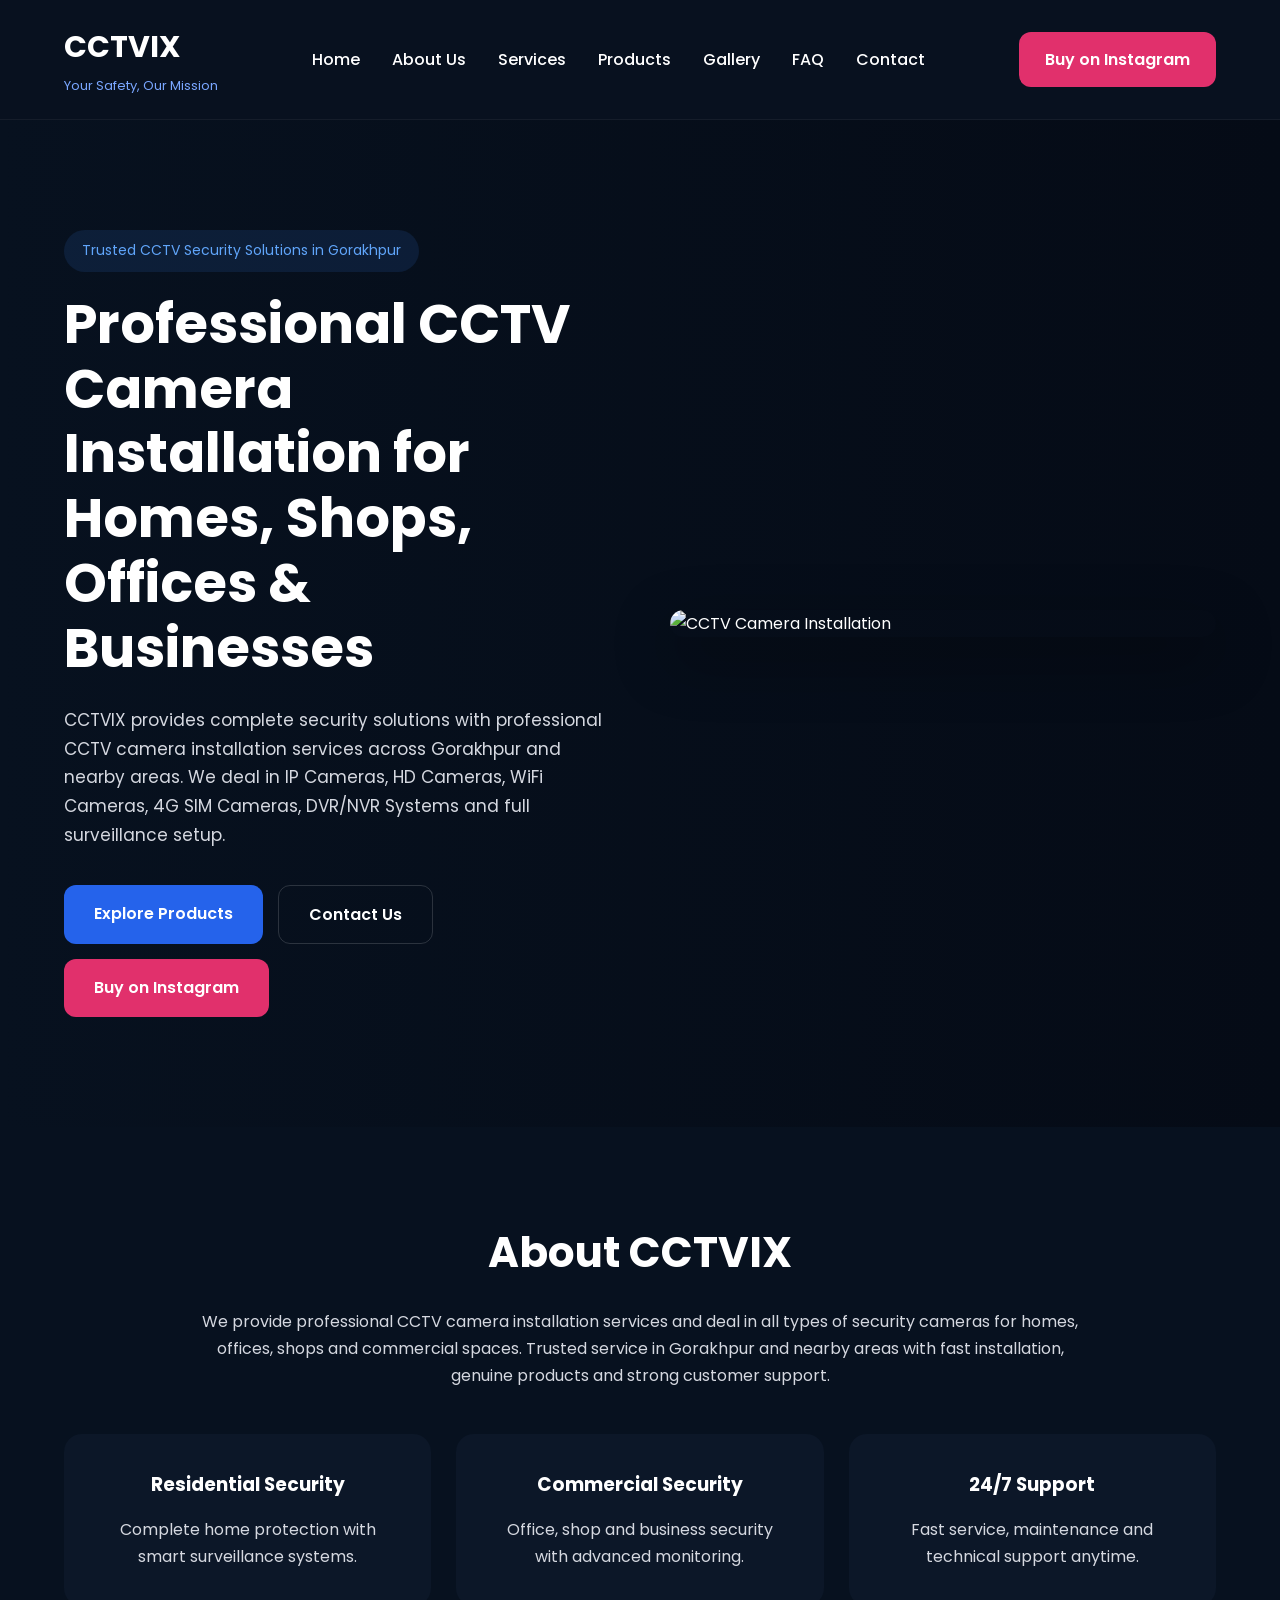
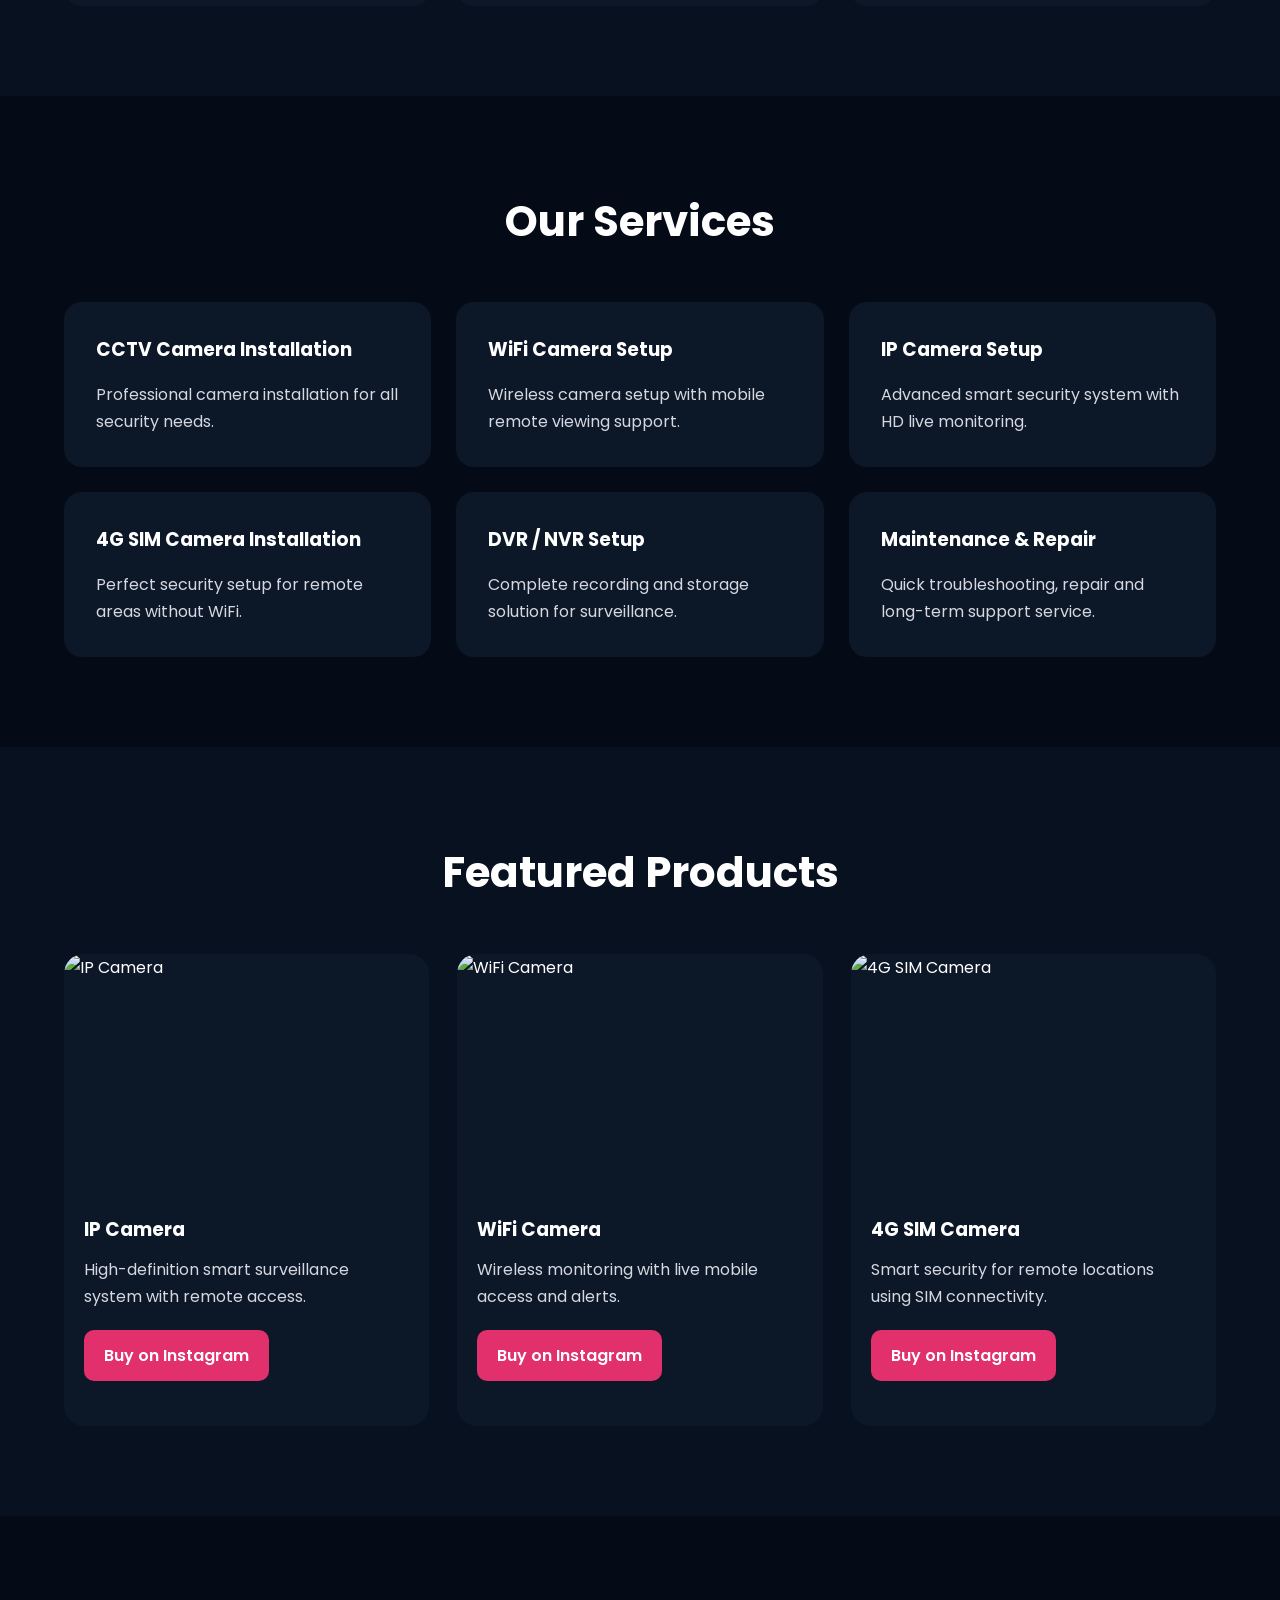
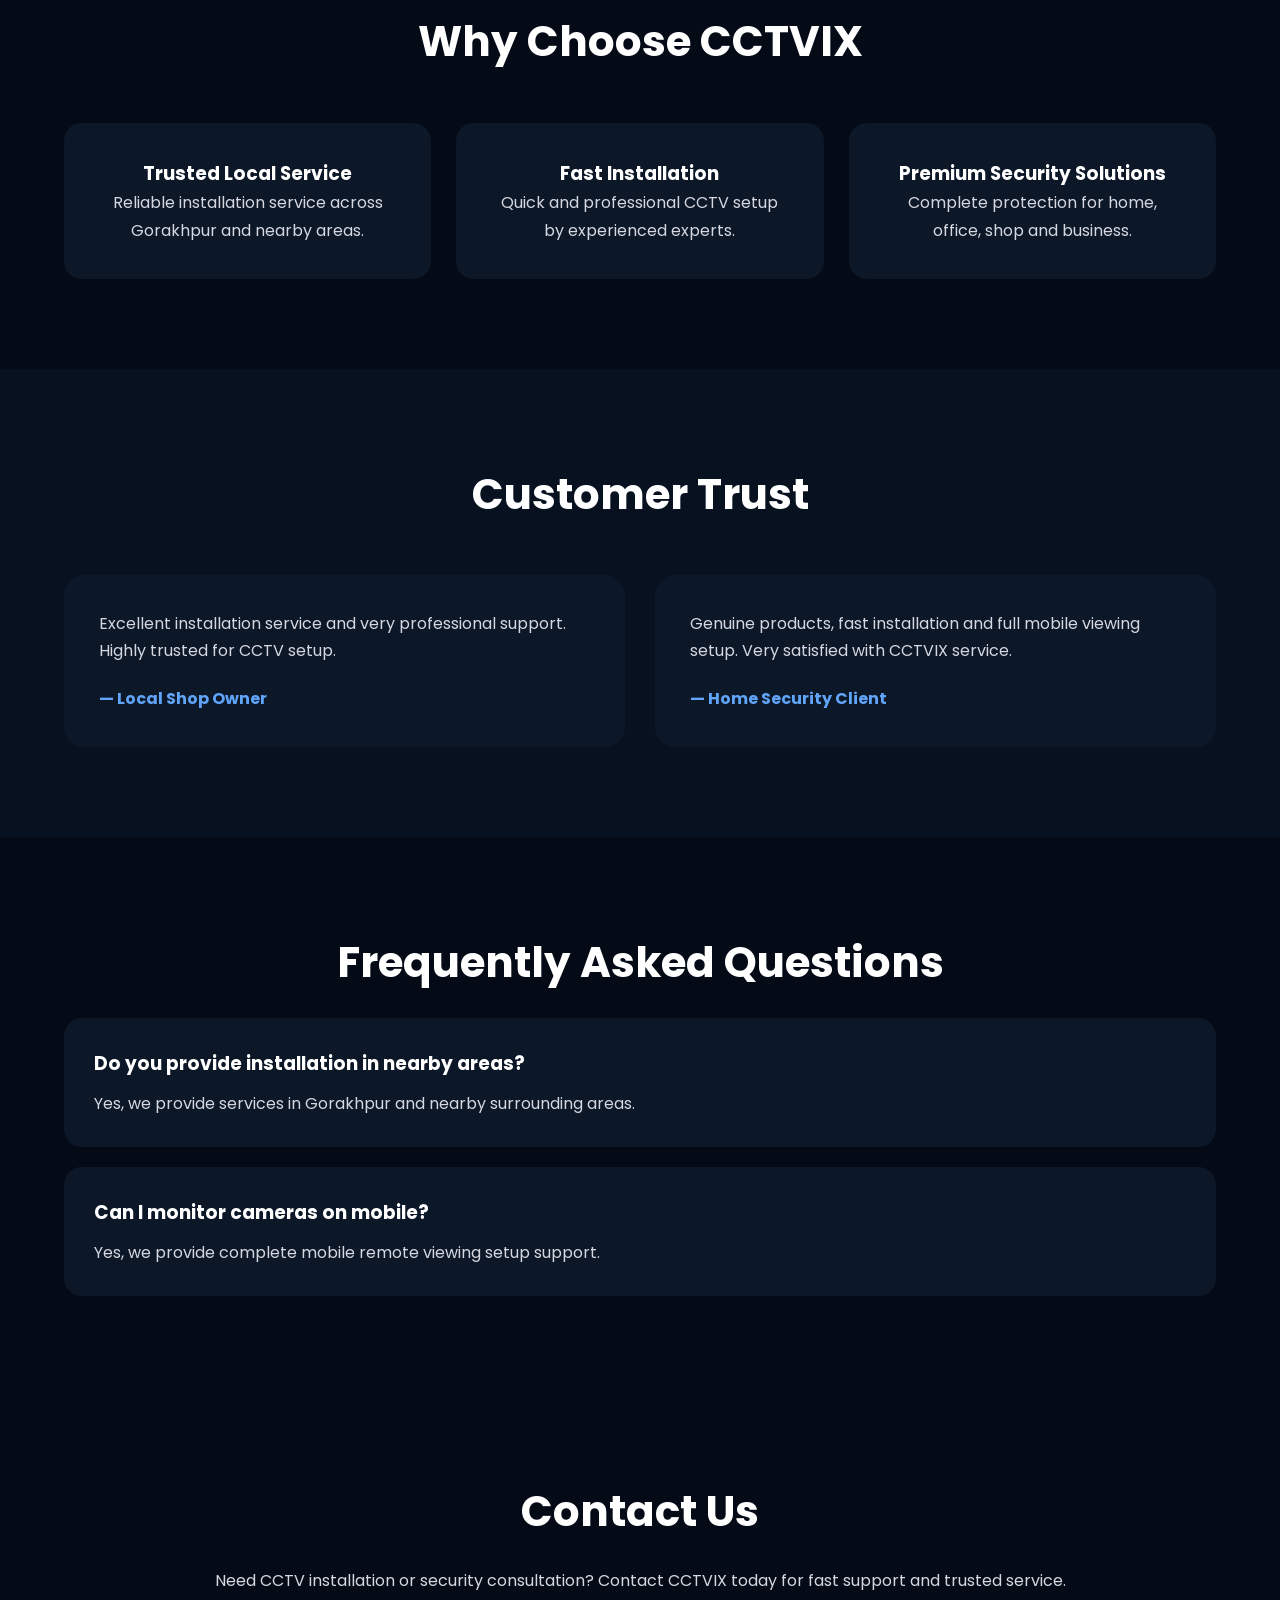
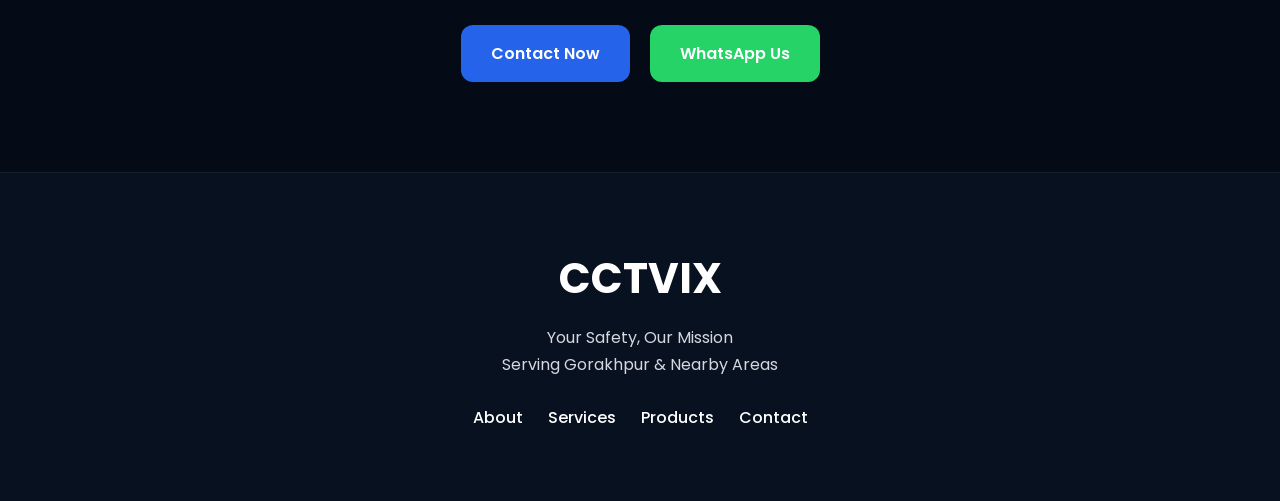
==== index.html @ 98c5aa75 "Update index.html" ====
<!DOCTYPE html>
<html lang="en">
<head>
    <!-- SEO Meta Tags -->
    <meta charset="UTF-8">
    <meta name="viewport" content="width=device-width, initial-scale=1.0">
    <title>CCTVIX | Your Safety, Our Mission</title>
    <meta name="description" content="Professional CCTV Camera Installation Services in Gorakhpur and Nearby Areas. CCTVIX provides WiFi Camera, IP Camera, HD Camera, 4G SIM Camera, DVR/NVR Setup, Security Consultation and Maintenance Services.">
    <meta name="keywords" content="CCTV Camera Gorakhpur, CCTV Installation GKP, WiFi Camera Setup, IP Camera Installation, HD Camera Setup, 4G SIM Camera, DVR Setup, CCTVIX">
    <meta name="author" content="CCTVIX">
    <meta name="robots" content="index, follow">

    <!-- Open Graph -->
    <meta property="og:title" content="CCTVIX | Your Safety, Our Mission">
    <meta property="og:description" content="Trusted CCTV Camera Installation and Security Solutions in Gorakhpur">
    <meta property="og:type" content="website">
    <meta property="og:image" content="images/hero-banner.jpg">

    <!-- CSS -->
    <link rel="stylesheet" href="style.css">

    <!-- Google Fonts -->
    <link href="https://fonts.googleapis.com/css2?family=Poppins:wght@300;400;500;600;700;800&display=swap" rel="stylesheet">
</head>

<body>

<!-- ================= HEADER ================= -->

<header class="header">
    <div class="container nav-container">

        <div class="logo">
            <h1>CCTVIX</h1>
            <p>Your Safety, Our Mission</p>
        </div>

        <nav class="navbar">
            <ul>
                <li><a href="index.html">Home</a></li>
                <li><a href="about.html">About Us</a></li>
                <li><a href="services.html">Services</a></li>
                <li><a href="products.html">Products</a></li>
                <li><a href="gallery.html">Gallery</a></li>
                <li><a href="faq.html">FAQ</a></li>
                <li><a href="contact.html">Contact</a></li>
            </ul>
        </nav>

        <a href="https://instagram.com/cctvix.solutions" target="_blank" class="nav-btn">
            Buy on Instagram
        </a>

    </div>
</header>

<!-- ================= HERO SECTION ================= -->

<section class="hero">
    <div class="container hero-content">

        <div class="hero-text">

            <span class="hero-tag">
                Trusted CCTV Security Solutions in Gorakhpur
            </span>

            <h2>
                Professional CCTV Camera Installation for Homes,
                Shops, Offices & Businesses
            </h2>

            <p>
                CCTVIX provides complete security solutions with professional
                CCTV camera installation services across Gorakhpur and nearby areas.
                We deal in IP Cameras, HD Cameras, WiFi Cameras, 4G SIM Cameras,
                DVR/NVR Systems and full surveillance setup.
            </p>

            <div class="hero-buttons">

                <a href="products.html" class="btn-primary">
                    Explore Products
                </a>

                <a href="contact.html" class="btn-secondary">
                    Contact Us
                </a>

                <a href="https://instagram.com/yourpage" target="_blank" class="btn-instagram">
                    Buy on Instagram
                </a>

            </div>

        </div>

        <div class="hero-image">
            <img src="images/hero-banner.jpg" alt="CCTV Camera Installation">
        </div>

    </div>
</section>

<!-- ================= ABOUT SECTION ================= -->

<section class="about-section">
    <div class="container">

        <h2>About CCTVIX</h2>

        <p>
            We provide professional CCTV camera installation services and deal in
            all types of security cameras for homes, offices, shops and commercial spaces.
            Trusted service in Gorakhpur and nearby areas with fast installation,
            genuine products and strong customer support.
        </p>

        <div class="about-grid">

            <div class="about-card">
                <h3>Residential Security</h3>
                <p>Complete home protection with smart surveillance systems.</p>
            </div>

            <div class="about-card">
                <h3>Commercial Security</h3>
                <p>Office, shop and business security with advanced monitoring.</p>
            </div>

            <div class="about-card">
                <h3>24/7 Support</h3>
                <p>Fast service, maintenance and technical support anytime.</p>
            </div>

        </div>

    </div>
</section>

<!-- ================= SERVICES SECTION ================= -->

<section class="services-section">
    <div class="container">

        <h2>Our Services</h2>

        <div class="service-grid">

            <div class="service-card">
                <h3>CCTV Camera Installation</h3>
                <p>Professional camera installation for all security needs.</p>
            </div>

            <div class="service-card">
                <h3>WiFi Camera Setup</h3>
                <p>Wireless camera setup with mobile remote viewing support.</p>
            </div>

            <div class="service-card">
                <h3>IP Camera Setup</h3>
                <p>Advanced smart security system with HD live monitoring.</p>
            </div>

            <div class="service-card">
                <h3>4G SIM Camera Installation</h3>
                <p>Perfect security setup for remote areas without WiFi.</p>
            </div>

            <div class="service-card">
                <h3>DVR / NVR Setup</h3>
                <p>Complete recording and storage solution for surveillance.</p>
            </div>

            <div class="service-card">
                <h3>Maintenance & Repair</h3>
                <p>Quick troubleshooting, repair and long-term support service.</p>
            </div>

        </div>

    </div>
</section>

<!-- ================= PRODUCTS SECTION ================= -->

<section class="products-section">
    <div class="container">

        <h2>Featured Products</h2>

        <div class="product-grid">

            <div class="product-card">
                <img src="images/ip-camera.jpg" alt="IP Camera">
                <h3>IP Camera</h3>
                <p>High-definition smart surveillance system with remote access.</p>
                <a href="https://instagram.com/yourpage" target="_blank">
                    Buy on Instagram
                </a>
            </div>

            <div class="product-card">
                <img src="images/wifi-camera.jpg" alt="WiFi Camera">
                <h3>WiFi Camera</h3>
                <p>Wireless monitoring with live mobile access and alerts.</p>
                <a href="https://instagram.com/yourpage" target="_blank">
                    Buy on Instagram
                </a>
            </div>

            <div class="product-card">
                <img src="images/4g-camera.jpg" alt="4G SIM Camera">
                <h3>4G SIM Camera</h3>
                <p>Smart security for remote locations using SIM connectivity.</p>
                <a href="https://instagram.com/yourpage" target="_blank">
                    Buy on Instagram
                </a>
            </div>

        </div>

    </div>
</section>

<!-- ================= WHY CHOOSE US ================= -->

<section class="why-section">
    <div class="container">

        <h2>Why Choose CCTVIX</h2>

        <div class="why-grid">

            <div class="why-card">
                <h3>Trusted Local Service</h3>
                <p>Reliable installation service across Gorakhpur and nearby areas.</p>
            </div>

            <div class="why-card">
                <h3>Fast Installation</h3>
                <p>Quick and professional CCTV setup by experienced experts.</p>
            </div>

            <div class="why-card">
                <h3>Premium Security Solutions</h3>
                <p>Complete protection for home, office, shop and business.</p>
            </div>

        </div>

    </div>
</section>

<!-- ================= TESTIMONIALS ================= -->

<section class="testimonial-section">
    <div class="container">

        <h2>Customer Trust</h2>

        <div class="testimonial-grid">

            <div class="testimonial-card">
                <p>
                    Excellent installation service and very professional support.
                    Highly trusted for CCTV setup.
                </p>
                <h4>— Local Shop Owner</h4>
            </div>

            <div class="testimonial-card">
                <p>
                    Genuine products, fast installation and full mobile viewing setup.
                    Very satisfied with CCTVIX service.
                </p>
                <h4>— Home Security Client</h4>
            </div>

        </div>

    </div>
</section>

<!-- ================= FAQ ================= -->

<section class="faq-section">
    <div class="container">

        <h2>Frequently Asked Questions</h2>

        <div class="faq-box">
            <h3>Do you provide installation in nearby areas?</h3>
            <p>Yes, we provide services in Gorakhpur and nearby surrounding areas.</p>
        </div>

        <div class="faq-box">
            <h3>Can I monitor cameras on mobile?</h3>
            <p>Yes, we provide complete mobile remote viewing setup support.</p>
        </div>

    </div>
</section>

<!-- ================= CONTACT SECTION ================= -->

<section class="contact-section">
    <div class="container">

        <h2>Contact Us</h2>

        <p>
            Need CCTV installation or security consultation?
            Contact CCTVIX today for fast support and trusted service.
        </p>

        <div class="contact-buttons">

            <a href="contact.html" class="btn-primary">
                Contact Now
            </a>

            <a href="https://wa.me/919999999999" target="_blank" class="btn-whatsapp">
                WhatsApp Us
            </a>

        </div>

    </div>
</section>

<!-- ================= FOOTER ================= -->

<footer class="footer">
    <div class="container">

        <h2>CCTVIX</h2>
        <p>Your Safety, Our Mission</p>
        <p>Serving Gorakhpur & Nearby Areas</p>

        <div class="footer-links">
            <a href="about.html">About</a>
            <a href="services.html">Services</a>
            <a href="products.html">Products</a>
            <a href="contact.html">Contact</a>
        </div>

    </div>
</footer>

<!-- JS -->
<script src="script.js"></script>

</body>
</html>
---- style.css ----
/* =======================================================
   CCTVIX PREMIUM PROFESSIONAL WEBSITE CSS
   Dark Blue + Black + White Theme
   Your Safety, Our Mission
======================================================= */

/* =========================
   RESET
========================= */

* {
    margin: 0;
    padding: 0;
    box-sizing: border-box;
}

html {
    scroll-behavior: smooth;
}

body {
    font-family: 'Poppins', sans-serif;
    background: #050b16;
    color: #ffffff;
    line-height: 1.7;
}

/* =========================
   GLOBAL
========================= */

.container {
    width: 90%;
    max-width: 1250px;
    margin: auto;
}

section {
    padding: 90px 0;
}

img {
    max-width: 100%;
    display: block;
}

a {
    text-decoration: none;
}

h1, h2, h3, h4 {
    font-weight: 700;
}

h2 {
    font-size: 42px;
    margin-bottom: 20px;
    text-align: center;
}

p {
    color: #d5d8e0;
    font-size: 16px;
}

/* =========================
   HEADER
========================= */

.header {
    background: #08111f;
    position: sticky;
    top: 0;
    z-index: 999;
    border-bottom: 1px solid rgba(255,255,255,0.05);
}

.nav-container {
    display: flex;
    align-items: center;
    justify-content: space-between;
    padding: 22px 0;
}

.logo h1 {
    font-size: 30px;
    color: #ffffff;
}

.logo p {
    font-size: 13px;
    color: #7aa7ff;
    margin-top: 2px;
}

.navbar ul {
    display: flex;
    list-style: none;
    gap: 32px;
}

.navbar ul li a {
    color: #ffffff;
    font-weight: 500;
    transition: 0.3s;
}

.navbar ul li a:hover {
    color: #3b82f6;
}

.nav-btn {
    background: #e1306c;
    color: #ffffff;
    padding: 14px 26px;
    border-radius: 12px;
    font-weight: 600;
    transition: 0.3s;
}

.nav-btn:hover {
    transform: translateY(-3px);
}

/* =========================
   HERO SECTION
========================= */

.hero {
    background: linear-gradient(to right, #07111f, #050b16);
    padding: 110px 0;
}

.hero-content {
    display: grid;
    grid-template-columns: 1fr 1fr;
    gap: 60px;
    align-items: center;
}

.hero-tag {
    display: inline-block;
    background: rgba(59,130,246,0.12);
    color: #60a5fa;
    padding: 9px 18px;
    border-radius: 50px;
    font-size: 14px;
    margin-bottom: 20px;
}

.hero-text h2 {
    font-size: 54px;
    line-height: 1.2;
    text-align: left;
    margin-bottom: 25px;
}

.hero-text p {
    margin-bottom: 35px;
    font-size: 17px;
}

.hero-buttons {
    display: flex;
    flex-wrap: wrap;
    gap: 15px;
}

.btn-primary,
.btn-secondary,
.btn-instagram,
.btn-whatsapp {
    display: inline-block;
    padding: 15px 30px;
    border-radius: 12px;
    font-weight: 600;
    transition: 0.3s;
}

.btn-primary {
    background: #2563eb;
    color: white;
}

.btn-primary:hover {
    background: #1d4ed8;
}

.btn-secondary {
    border: 1px solid rgba(255,255,255,0.15);
    color: white;
}

.btn-instagram {
    background: #e1306c;
    color: white;
}

.btn-whatsapp {
    background: #25d366;
    color: white;
}

.hero-image img {
    border-radius: 22px;
    box-shadow: 0 20px 60px rgba(0,0,0,0.4);
}

/* =========================
   ABOUT SECTION
========================= */

.about-section {
    background: #07111f;
    text-align: center;
}

.about-section p {
    max-width: 900px;
    margin: auto;
}

.about-grid {
    margin-top: 45px;
    display: grid;
    grid-template-columns: repeat(3, 1fr);
    gap: 25px;
}

.about-card {
    background: #0c1728;
    padding: 35px;
    border-radius: 18px;
}

.about-card h3 {
    margin-bottom: 15px;
}

/* =========================
   SERVICES SECTION
========================= */

.service-grid {
    margin-top: 45px;
    display: grid;
    grid-template-columns: repeat(3, 1fr);
    gap: 25px;
}

.service-card {
    background: #0c1728;
    padding: 32px;
    border-radius: 18px;
    transition: 0.3s;
}

.service-card:hover {
    transform: translateY(-6px);
}

.service-card h3 {
    margin-bottom: 15px;
}

/* =========================
   PRODUCTS SECTION
========================= */

.products-section {
    background: #07111f;
}

.product-grid {
    margin-top: 45px;
    display: grid;
    grid-template-columns: repeat(3, 1fr);
    gap: 28px;
}

.product-card {
    background: #0c1728;
    border-radius: 20px;
    overflow: hidden;
    transition: 0.3s;
    padding-bottom: 25px;
}

.product-card:hover {
    transform: translateY(-6px);
}

.product-card img {
    width: 100%;
    height: 240px;
    object-fit: cover;
}

.product-card h3 {
    padding: 20px 20px 10px;
}

.product-card p {
    padding: 0 20px;
}

.product-card a {
    display: inline-block;
    margin: 20px;
    background: #e1306c;
    color: white;
    padding: 12px 20px;
    border-radius: 10px;
    font-weight: 600;
}

/* =========================
   WHY SECTION
========================= */

.why-grid {
    margin-top: 45px;
    display: grid;
    grid-template-columns: repeat(3, 1fr);
    gap: 25px;
}

.why-card {
    background: #0c1728;
    padding: 35px;
    border-radius: 18px;
    text-align: center;
}

/* =========================
   TESTIMONIAL SECTION
========================= */

.testimonial-section {
    background: #07111f;
}

.testimonial-grid {
    margin-top: 45px;
    display: grid;
    grid-template-columns: repeat(2, 1fr);
    gap: 30px;
}

.testimonial-card {
    background: #0c1728;
    padding: 35px;
    border-radius: 20px;
}

.testimonial-card h4 {
    margin-top: 20px;
    color: #60a5fa;
}

/* =========================
   FAQ SECTION
========================= */

.faq-box {
    background: #0c1728;
    padding: 30px;
    border-radius: 18px;
    margin-top: 20px;
}

.faq-box h3 {
    margin-bottom: 10px;
}

/* =========================
   CONTACT SECTION
========================= */

.contact-section {
    text-align: center;
}

.contact-buttons {
    margin-top: 30px;
    display: flex;
    justify-content: center;
    gap: 20px;
    flex-wrap: wrap;
}

/* =========================
   FOOTER
========================= */

.footer {
    background: #08111f;
    text-align: center;
    padding: 70px 0;
    border-top: 1px solid rgba(255,255,255,0.05);
}

.footer h2 {
    margin-bottom: 10px;
}

.footer-links {
    margin-top: 25px;
    display: flex;
    justify-content: center;
    gap: 25px;
    flex-wrap: wrap;
}

.footer-links a {
    color: white;
    font-weight: 500;
}

/* =========================
   RESPONSIVE
========================= */

@media (max-width: 992px) {

    .hero-content,
    .about-grid,
    .service-grid,
    .product-grid,
    .why-grid {
        grid-template-columns: 1fr;
    }

    .testimonial-grid {
        grid-template-columns: 1fr;
    }

    .hero-text h2 {
        font-size: 38px;
    }

    .navbar {
        display: none;
    }

    .nav-btn {
        display: none;
    }

    h2 {
        font-size: 32px;
    }
}

@media (max-width: 576px) {

    .hero {
        padding: 70px 0;
    }

    .hero-text h2 {
        font-size: 30px;
    }

    .btn-primary,
    .btn-secondary,
    .btn-instagram,
    .btn-whatsapp {
        width: 100%;
        text-align: center;
    }
}
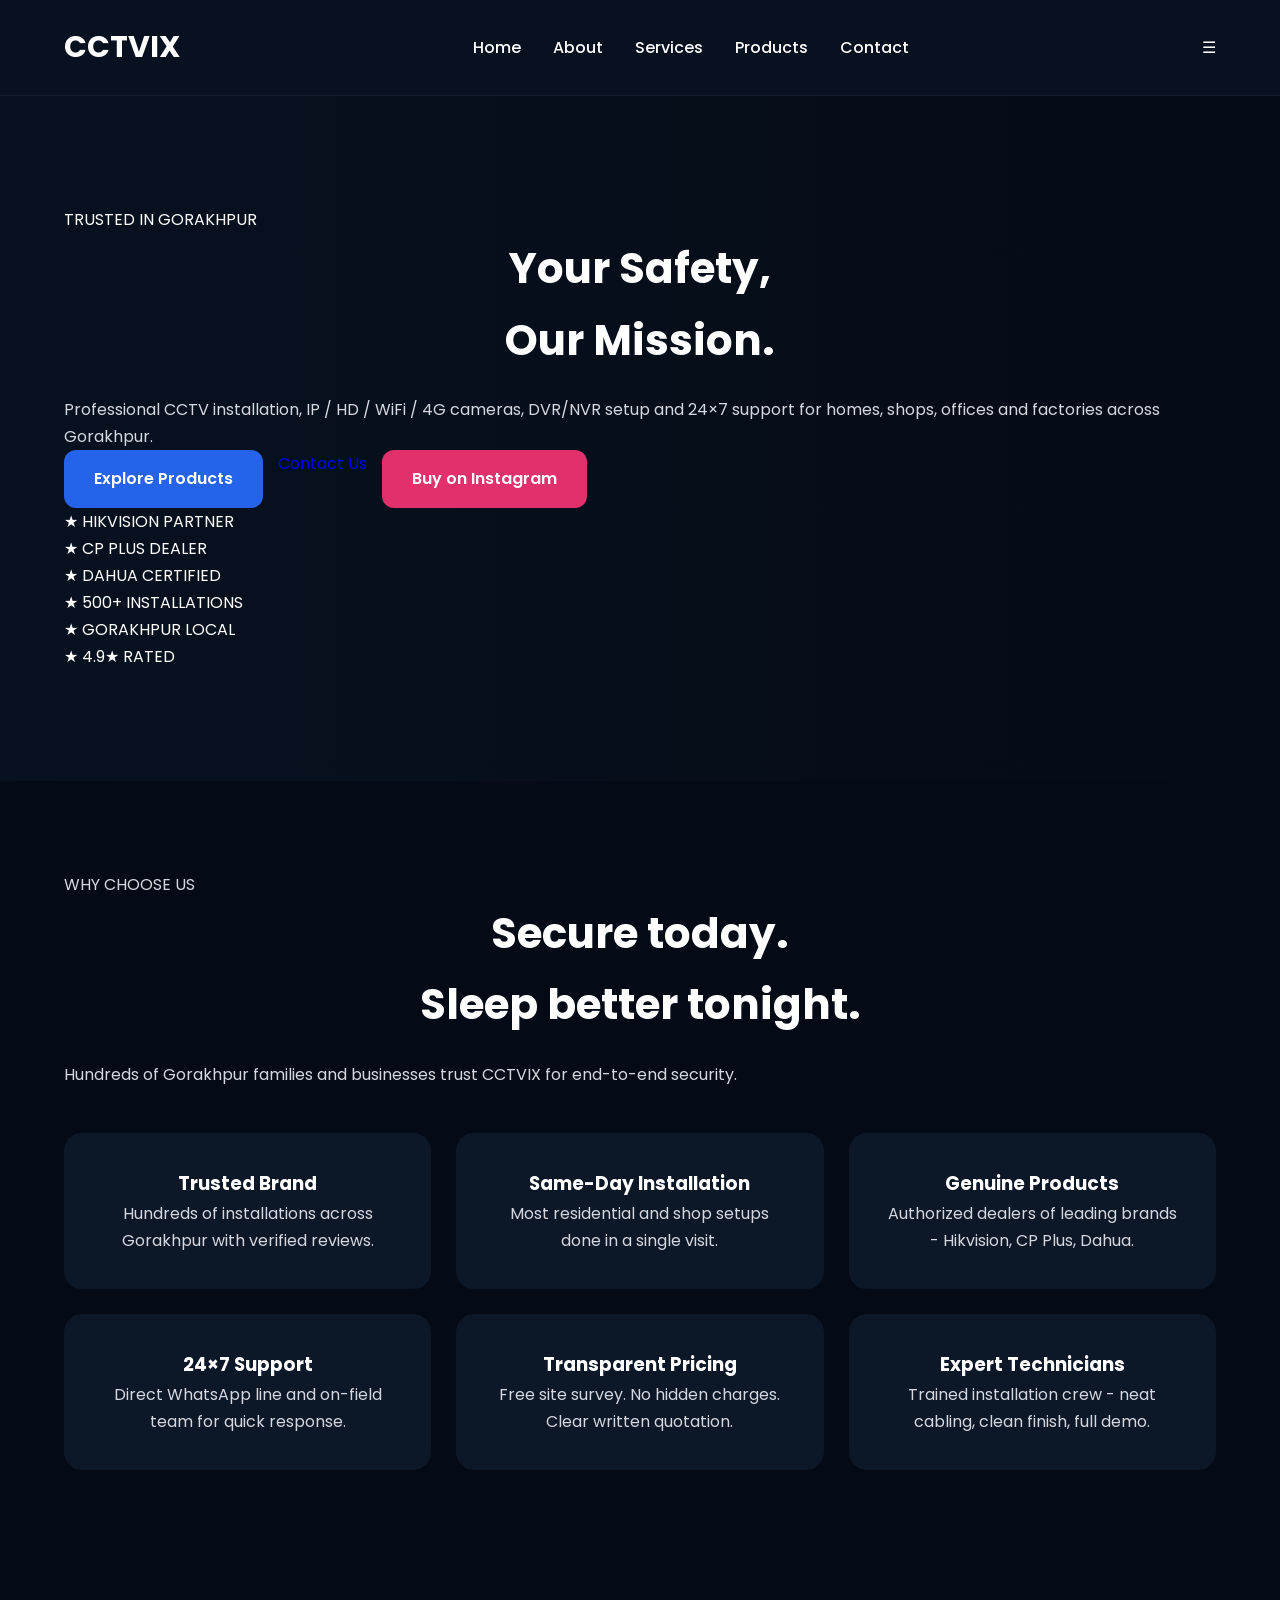
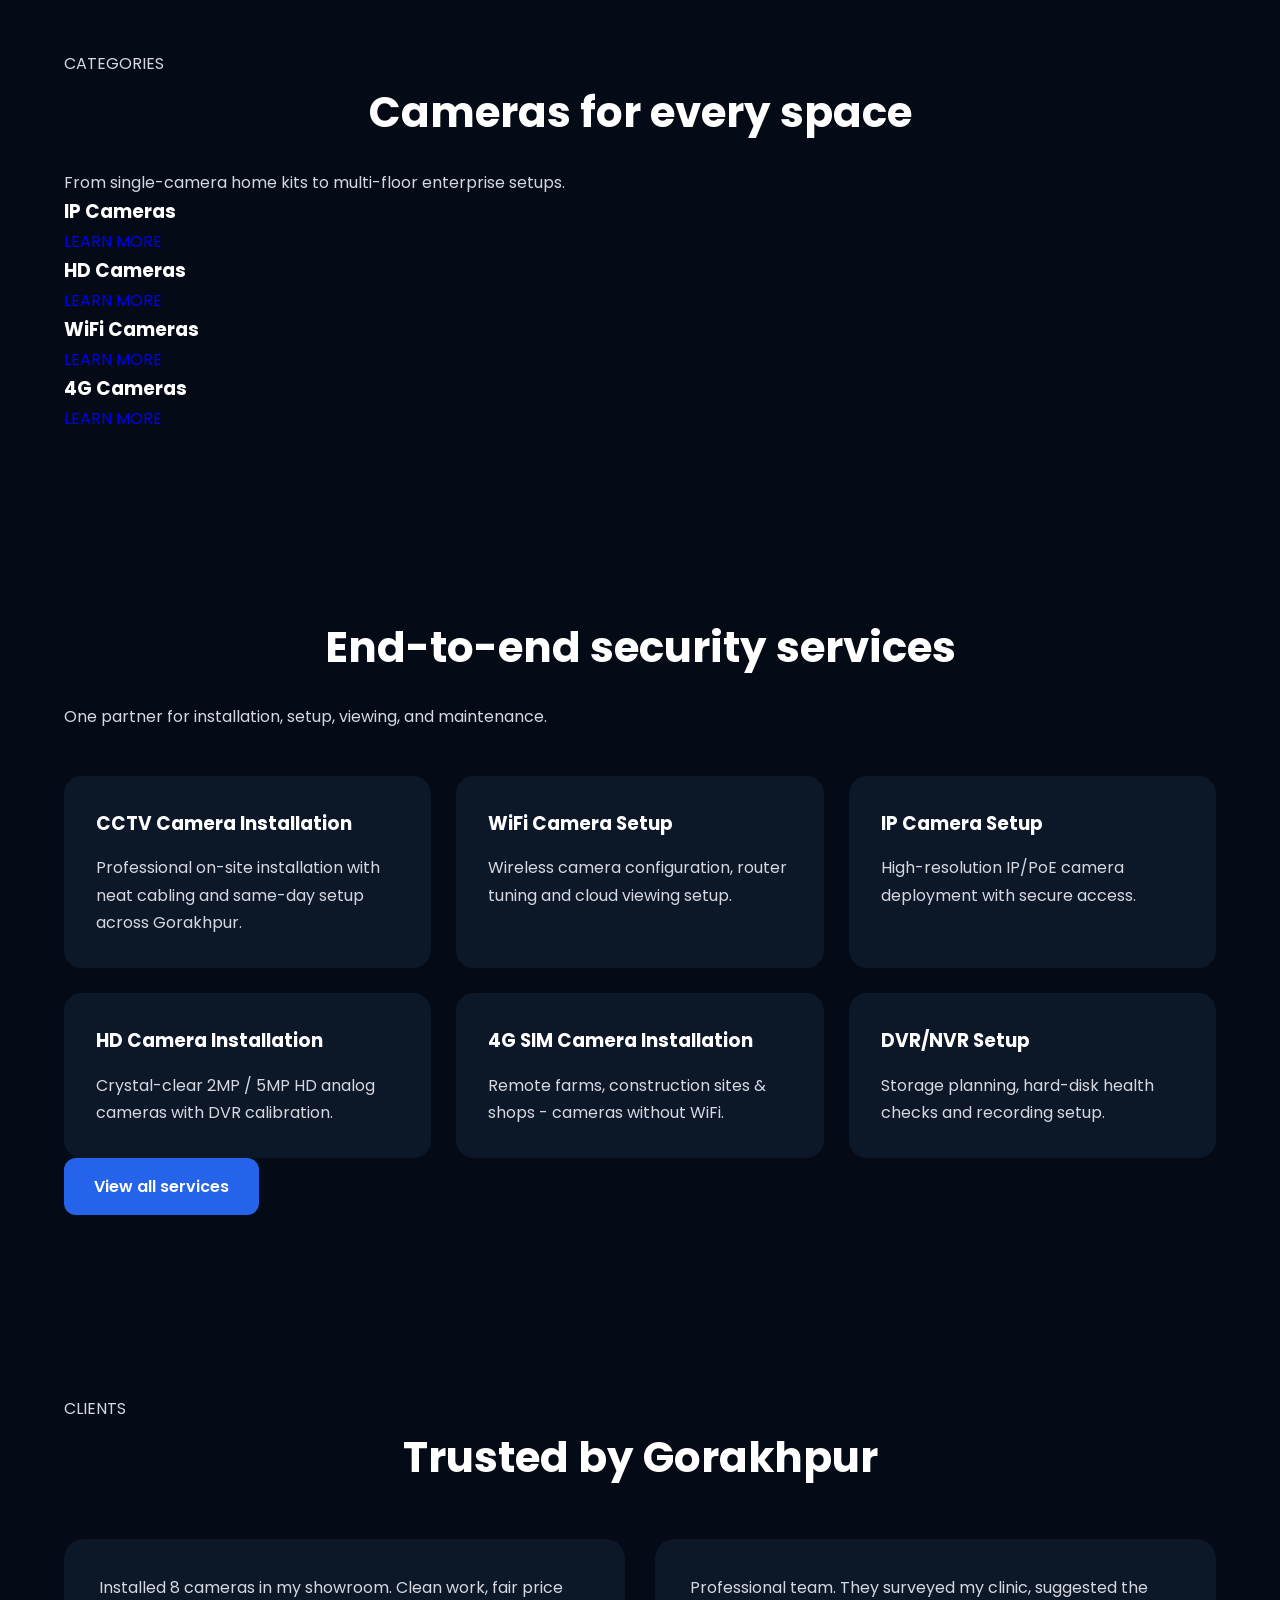
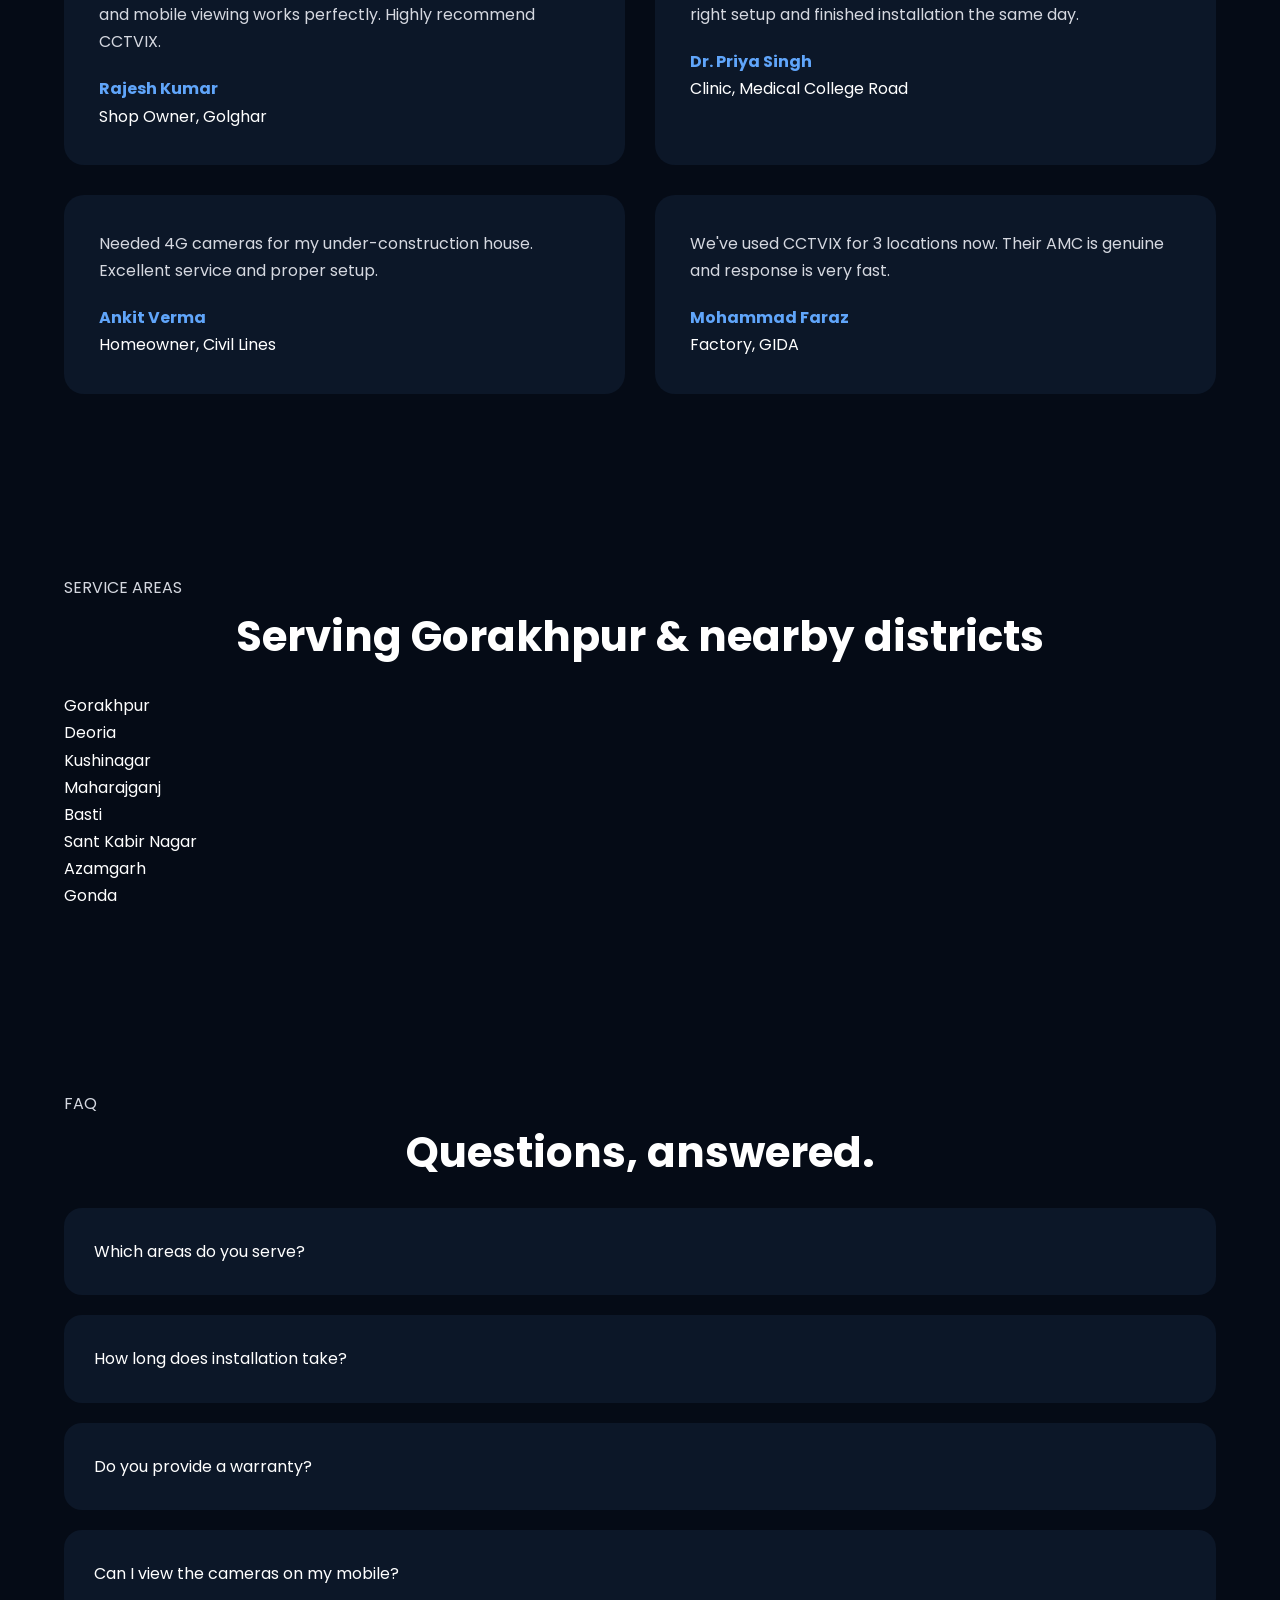
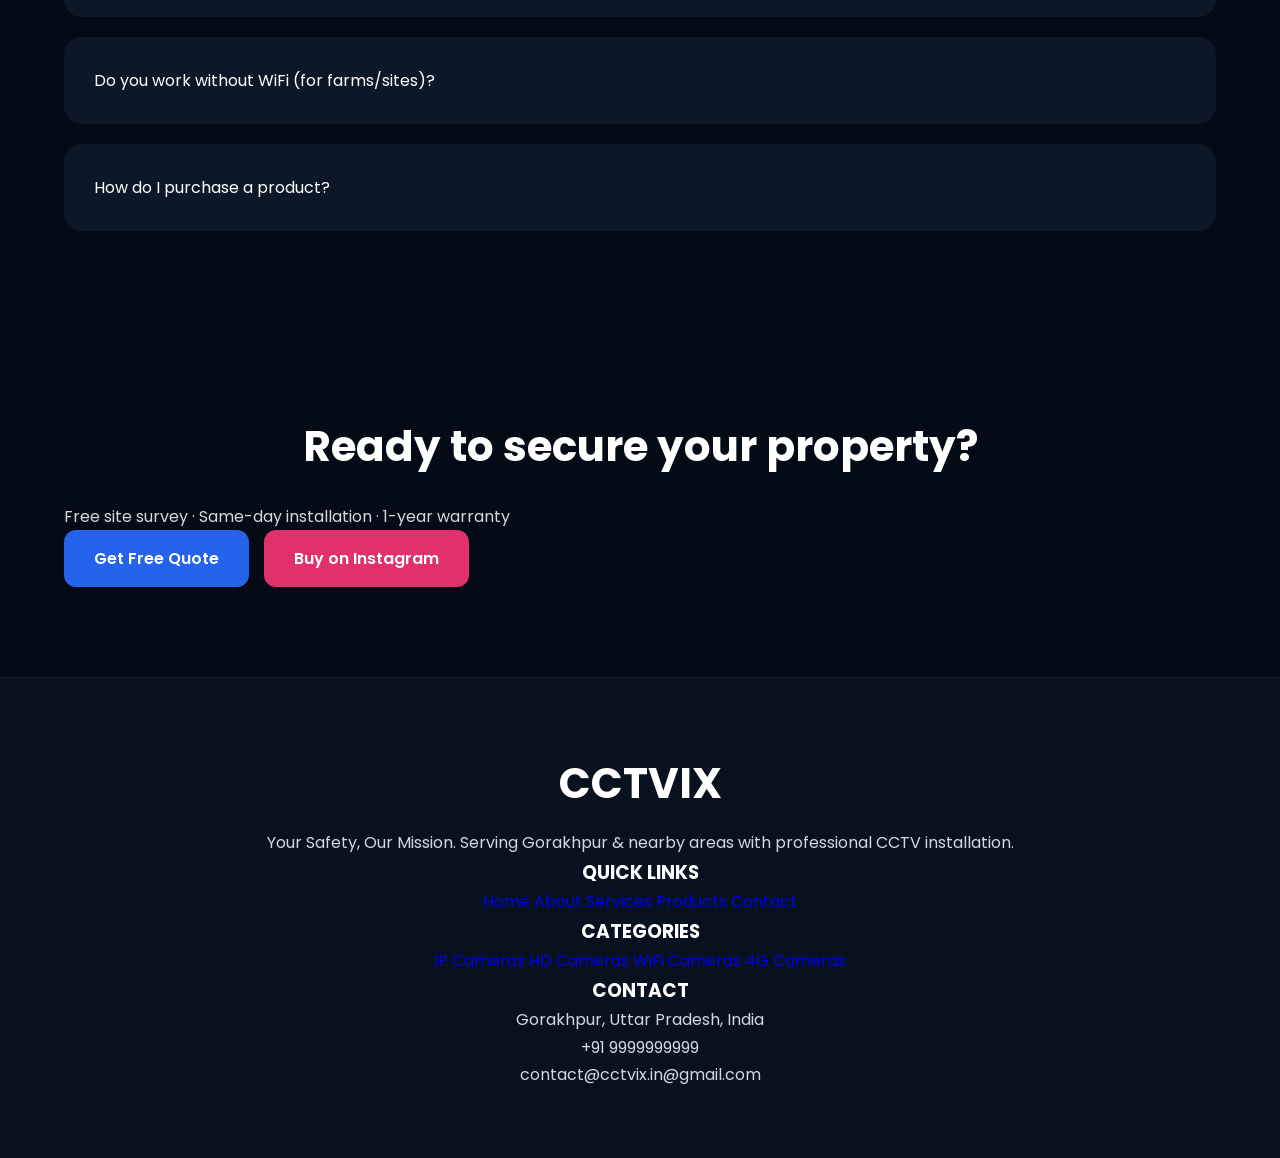
==== commit 5fa7fd9c: "Update index.html" ====
--- a/index.html
+++ b/index.html
@@ -1,28 +1,24 @@
 <!DOCTYPE html>
 <html lang="en">
 <head>
+
     <!-- SEO Meta Tags -->
     <meta charset="UTF-8">
     <meta name="viewport" content="width=device-width, initial-scale=1.0">
     <title>CCTVIX | Your Safety, Our Mission</title>
-    <meta name="description" content="Professional CCTV Camera Installation Services in Gorakhpur and Nearby Areas. CCTVIX provides WiFi Camera, IP Camera, HD Camera, 4G SIM Camera, DVR/NVR Setup, Security Consultation and Maintenance Services.">
-    <meta name="keywords" content="CCTV Camera Gorakhpur, CCTV Installation GKP, WiFi Camera Setup, IP Camera Installation, HD Camera Setup, 4G SIM Camera, DVR Setup, CCTVIX">
+
+    <meta name="description" content="Professional CCTV installation, IP / HD / WiFi / 4G cameras, DVR/NVR setup and 24×7 support across Gorakhpur. Trusted local CCTV security brand.">
+    <meta name="keywords" content="CCTV Gorakhpur, CCTV Installation Gorakhpur, IP Camera, WiFi Camera, 4G Camera, DVR Setup, CCTVIX">
     <meta name="author" content="CCTVIX">
     <meta name="robots" content="index, follow">
 
-    <!-- Open Graph -->
-    <meta property="og:title" content="CCTVIX | Your Safety, Our Mission">
-    <meta property="og:description" content="Trusted CCTV Camera Installation and Security Solutions in Gorakhpur">
-    <meta property="og:type" content="website">
-    <meta property="og:image" content="images/hero-banner.jpg">
-
     <!-- CSS -->
     <link rel="stylesheet" href="style.css">
 
-    <!-- Google Fonts -->
+    <!-- Google Font -->
     <link href="https://fonts.googleapis.com/css2?family=Poppins:wght@300;400;500;600;700;800&display=swap" rel="stylesheet">
+
 </head>
-
 <body>
 
 <!-- ================= HEADER ================= -->
@@ -31,25 +27,22 @@
     <div class="container nav-container">
 
         <div class="logo">
-            <h1>CCTVIX</h1>
-            <p>Your Safety, Our Mission</p>
+            <h1>CCTV<span>IX</span></h1>
         </div>
 
         <nav class="navbar">
             <ul>
                 <li><a href="index.html">Home</a></li>
-                <li><a href="about.html">About Us</a></li>
+                <li><a href="about.html">About</a></li>
                 <li><a href="services.html">Services</a></li>
                 <li><a href="products.html">Products</a></li>
-                <li><a href="gallery.html">Gallery</a></li>
-                <li><a href="faq.html">FAQ</a></li>
                 <li><a href="contact.html">Contact</a></li>
             </ul>
         </nav>
 
-        <a href="https://instagram.com/cctvix.solutions" target="_blank" class="nav-btn">
-            Buy on Instagram
-        </a>
+        <div class="menu-icon">
+            ☰
+        </div>
 
     </div>
 </header>
@@ -57,225 +50,272 @@
 <!-- ================= HERO SECTION ================= -->
 
 <section class="hero">
-    <div class="container hero-content">
-
-        <div class="hero-text">
-
-            <span class="hero-tag">
-                Trusted CCTV Security Solutions in Gorakhpur
-            </span>
-
-            <h2>
-                Professional CCTV Camera Installation for Homes,
-                Shops, Offices & Businesses
-            </h2>
-
-            <p>
-                CCTVIX provides complete security solutions with professional
-                CCTV camera installation services across Gorakhpur and nearby areas.
-                We deal in IP Cameras, HD Cameras, WiFi Cameras, 4G SIM Cameras,
-                DVR/NVR Systems and full surveillance setup.
-            </p>
-
-            <div class="hero-buttons">
-
-                <a href="products.html" class="btn-primary">
-                    Explore Products
-                </a>
-
-                <a href="contact.html" class="btn-secondary">
-                    Contact Us
-                </a>
-
-                <a href="https://instagram.com/yourpage" target="_blank" class="btn-instagram">
-                    Buy on Instagram
-                </a>
-
-            </div>
-
-        </div>
-
-        <div class="hero-image">
-            <img src="images/hero-banner.jpg" alt="CCTV Camera Installation">
-        </div>
-
-    </div>
-</section>
-
-<!-- ================= ABOUT SECTION ================= -->
-
-<section class="about-section">
-    <div class="container">
-
-        <h2>About CCTVIX</h2>
+    <div class="container">
+
+        <div class="hero-badge">
+            TRUSTED IN GORAKHPUR
+        </div>
+
+        <h2>
+            Your Safety,<br>
+            <span>Our Mission.</span>
+        </h2>
 
         <p>
-            We provide professional CCTV camera installation services and deal in
-            all types of security cameras for homes, offices, shops and commercial spaces.
-            Trusted service in Gorakhpur and nearby areas with fast installation,
-            genuine products and strong customer support.
+            Professional CCTV installation, IP / HD / WiFi / 4G cameras,
+            DVR/NVR setup and 24×7 support for homes, shops, offices
+            and factories across Gorakhpur.
         </p>
 
-        <div class="about-grid">
-
-            <div class="about-card">
-                <h3>Residential Security</h3>
-                <p>Complete home protection with smart surveillance systems.</p>
-            </div>
-
-            <div class="about-card">
-                <h3>Commercial Security</h3>
-                <p>Office, shop and business security with advanced monitoring.</p>
-            </div>
-
-            <div class="about-card">
-                <h3>24/7 Support</h3>
-                <p>Fast service, maintenance and technical support anytime.</p>
-            </div>
-
-        </div>
-
-    </div>
-</section>
-
-<!-- ================= SERVICES SECTION ================= -->
+        <div class="hero-buttons">
+
+            <a href="products.html" class="btn-primary">
+                Explore Products
+            </a>
+
+            <a href="contact.html" class="btn-outline">
+                Contact Us
+            </a>
+
+            <a href="https://instagram.com/yourpage" target="_blank" class="btn-instagram">
+                Buy on Instagram
+            </a>
+
+        </div>
+
+        <div class="trust-points">
+
+            <div>★ HIKVISION PARTNER</div>
+            <div>★ CP PLUS DEALER</div>
+            <div>★ DAHUA CERTIFIED</div>
+            <div>★ 500+ INSTALLATIONS</div>
+            <div>★ GORAKHPUR LOCAL</div>
+            <div>★ 4.9★ RATED</div>
+
+        </div>
+
+    </div>
+</section>
+
+<!-- ================= WHY CHOOSE US ================= -->
+
+<section class="why-section">
+    <div class="container">
+
+        <p class="section-tag">WHY CHOOSE US</p>
+
+        <h2>
+            Secure today.<br>
+            Sleep better tonight.
+        </h2>
+
+        <p class="section-desc">
+            Hundreds of Gorakhpur families and businesses trust CCTVIX
+            for end-to-end security.
+        </p>
+
+        <div class="why-grid">
+
+            <div class="why-card">
+                <h3>Trusted Brand</h3>
+                <p>Hundreds of installations across Gorakhpur with verified reviews.</p>
+            </div>
+
+            <div class="why-card">
+                <h3>Same-Day Installation</h3>
+                <p>Most residential and shop setups done in a single visit.</p>
+            </div>
+
+            <div class="why-card">
+                <h3>Genuine Products</h3>
+                <p>Authorized dealers of leading brands - Hikvision, CP Plus, Dahua.</p>
+            </div>
+
+            <div class="why-card">
+                <h3>24×7 Support</h3>
+                <p>Direct WhatsApp line and on-field team for quick response.</p>
+            </div>
+
+            <div class="why-card">
+                <h3>Transparent Pricing</h3>
+                <p>Free site survey. No hidden charges. Clear written quotation.</p>
+            </div>
+
+            <div class="why-card">
+                <h3>Expert Technicians</h3>
+                <p>Trained installation crew - neat cabling, clean finish, full demo.</p>
+            </div>
+
+        </div>
+
+    </div>
+</section>
+
+<!-- ================= CATEGORIES ================= -->
+
+<section class="categories-section">
+    <div class="container">
+
+        <p class="section-tag">CATEGORIES</p>
+
+        <h2>Cameras for every space</h2>
+
+        <p class="section-desc">
+            From single-camera home kits to multi-floor enterprise setups.
+        </p>
+
+        <div class="category-grid">
+
+            <div class="category-card">
+                <h3>IP Cameras</h3>
+                <a href="ip-camera.html">LEARN MORE</a>
+            </div>
+
+            <div class="category-card">
+                <h3>HD Cameras</h3>
+                <a href="hd-camera.html">LEARN MORE</a>
+            </div>
+
+            <div class="category-card">
+                <h3>WiFi Cameras</h3>
+                <a href="wifi-camera.html">LEARN MORE</a>
+            </div>
+
+            <div class="category-card">
+                <h3>4G Cameras</h3>
+                <a href="4g-camera.html">LEARN MORE</a>
+            </div>
+
+        </div>
+
+    </div>
+</section>
+
+<!-- ================= SERVICES ================= -->
 
 <section class="services-section">
     <div class="container">
 
-        <h2>Our Services</h2>
+        <h2>End-to-end security services</h2>
+
+        <p class="section-desc">
+            One partner for installation, setup, viewing, and maintenance.
+        </p>
 
         <div class="service-grid">
 
             <div class="service-card">
                 <h3>CCTV Camera Installation</h3>
-                <p>Professional camera installation for all security needs.</p>
+                <p>Professional on-site installation with neat cabling and same-day setup across Gorakhpur.</p>
             </div>
 
             <div class="service-card">
                 <h3>WiFi Camera Setup</h3>
-                <p>Wireless camera setup with mobile remote viewing support.</p>
+                <p>Wireless camera configuration, router tuning and cloud viewing setup.</p>
             </div>
 
             <div class="service-card">
                 <h3>IP Camera Setup</h3>
-                <p>Advanced smart security system with HD live monitoring.</p>
+                <p>High-resolution IP/PoE camera deployment with secure access.</p>
+            </div>
+
+            <div class="service-card">
+                <h3>HD Camera Installation</h3>
+                <p>Crystal-clear 2MP / 5MP HD analog cameras with DVR calibration.</p>
             </div>
 
             <div class="service-card">
                 <h3>4G SIM Camera Installation</h3>
-                <p>Perfect security setup for remote areas without WiFi.</p>
-            </div>
-
-            <div class="service-card">
-                <h3>DVR / NVR Setup</h3>
-                <p>Complete recording and storage solution for surveillance.</p>
-            </div>
-
-            <div class="service-card">
-                <h3>Maintenance & Repair</h3>
-                <p>Quick troubleshooting, repair and long-term support service.</p>
-            </div>
-
-        </div>
-
-    </div>
-</section>
-
-<!-- ================= PRODUCTS SECTION ================= -->
-
-<section class="products-section">
-    <div class="container">
-
-        <h2>Featured Products</h2>
-
-        <div class="product-grid">
-
-            <div class="product-card">
-                <img src="images/ip-camera.jpg" alt="IP Camera">
-                <h3>IP Camera</h3>
-                <p>High-definition smart surveillance system with remote access.</p>
-                <a href="https://instagram.com/yourpage" target="_blank">
-                    Buy on Instagram
-                </a>
-            </div>
-
-            <div class="product-card">
-                <img src="images/wifi-camera.jpg" alt="WiFi Camera">
-                <h3>WiFi Camera</h3>
-                <p>Wireless monitoring with live mobile access and alerts.</p>
-                <a href="https://instagram.com/yourpage" target="_blank">
-                    Buy on Instagram
-                </a>
-            </div>
-
-            <div class="product-card">
-                <img src="images/4g-camera.jpg" alt="4G SIM Camera">
-                <h3>4G SIM Camera</h3>
-                <p>Smart security for remote locations using SIM connectivity.</p>
-                <a href="https://instagram.com/yourpage" target="_blank">
-                    Buy on Instagram
-                </a>
-            </div>
-
-        </div>
-
-    </div>
-</section>
-
-<!-- ================= WHY CHOOSE US ================= -->
-
-<section class="why-section">
-    <div class="container">
-
-        <h2>Why Choose CCTVIX</h2>
-
-        <div class="why-grid">
-
-            <div class="why-card">
-                <h3>Trusted Local Service</h3>
-                <p>Reliable installation service across Gorakhpur and nearby areas.</p>
-            </div>
-
-            <div class="why-card">
-                <h3>Fast Installation</h3>
-                <p>Quick and professional CCTV setup by experienced experts.</p>
-            </div>
-
-            <div class="why-card">
-                <h3>Premium Security Solutions</h3>
-                <p>Complete protection for home, office, shop and business.</p>
-            </div>
-
-        </div>
-
-    </div>
-</section>
-
-<!-- ================= TESTIMONIALS ================= -->
-
-<section class="testimonial-section">
-    <div class="container">
-
-        <h2>Customer Trust</h2>
+                <p>Remote farms, construction sites & shops - cameras without WiFi.</p>
+            </div>
+
+            <div class="service-card">
+                <h3>DVR/NVR Setup</h3>
+                <p>Storage planning, hard-disk health checks and recording setup.</p>
+            </div>
+
+        </div>
+
+        <div class="center-btn">
+            <a href="services.html" class="btn-primary">
+                View all services
+            </a>
+        </div>
+
+    </div>
+</section>
+
+<!-- ================= CLIENTS ================= -->
+
+<section class="clients-section">
+    <div class="container">
+
+        <p class="section-tag">CLIENTS</p>
+
+        <h2>Trusted by Gorakhpur</h2>
 
         <div class="testimonial-grid">
 
             <div class="testimonial-card">
                 <p>
-                    Excellent installation service and very professional support.
-                    Highly trusted for CCTV setup.
+                    Installed 8 cameras in my showroom. Clean work, fair price and
+                    mobile viewing works perfectly. Highly recommend CCTVIX.
                 </p>
-                <h4>— Local Shop Owner</h4>
+                <h4>Rajesh Kumar</h4>
+                <span>Shop Owner, Golghar</span>
             </div>
 
             <div class="testimonial-card">
                 <p>
-                    Genuine products, fast installation and full mobile viewing setup.
-                    Very satisfied with CCTVIX service.
+                    Professional team. They surveyed my clinic, suggested the right
+                    setup and finished installation the same day.
                 </p>
-                <h4>— Home Security Client</h4>
-            </div>
+                <h4>Dr. Priya Singh</h4>
+                <span>Clinic, Medical College Road</span>
+            </div>
+
+            <div class="testimonial-card">
+                <p>
+                    Needed 4G cameras for my under-construction house.
+                    Excellent service and proper setup.
+                </p>
+                <h4>Ankit Verma</h4>
+                <span>Homeowner, Civil Lines</span>
+            </div>
+
+            <div class="testimonial-card">
+                <p>
+                    We've used CCTVIX for 3 locations now.
+                    Their AMC is genuine and response is very fast.
+                </p>
+                <h4>Mohammad Faraz</h4>
+                <span>Factory, GIDA</span>
+            </div>
+
+        </div>
+
+    </div>
+</section>
+
+<!-- ================= SERVICE AREAS ================= -->
+
+<section class="areas-section">
+    <div class="container">
+
+        <p class="section-tag">SERVICE AREAS</p>
+
+        <h2>Serving Gorakhpur & nearby districts</h2>
+
+        <div class="area-grid">
+
+            <div>Gorakhpur</div>
+            <div>Deoria</div>
+            <div>Kushinagar</div>
+            <div>Maharajganj</div>
+            <div>Basti</div>
+            <div>Sant Kabir Nagar</div>
+            <div>Azamgarh</div>
+            <div>Gonda</div>
 
         </div>
 
@@ -287,41 +327,39 @@
 <section class="faq-section">
     <div class="container">
 
-        <h2>Frequently Asked Questions</h2>
-
-        <div class="faq-box">
-            <h3>Do you provide installation in nearby areas?</h3>
-            <p>Yes, we provide services in Gorakhpur and nearby surrounding areas.</p>
-        </div>
-
-        <div class="faq-box">
-            <h3>Can I monitor cameras on mobile?</h3>
-            <p>Yes, we provide complete mobile remote viewing setup support.</p>
-        </div>
-
-    </div>
-</section>
-
-<!-- ================= CONTACT SECTION ================= -->
-
-<section class="contact-section">
-    <div class="container">
-
-        <h2>Contact Us</h2>
+        <p class="section-tag">FAQ</p>
+
+        <h2>Questions, answered.</h2>
+
+        <div class="faq-box">Which areas do you serve?</div>
+        <div class="faq-box">How long does installation take?</div>
+        <div class="faq-box">Do you provide a warranty?</div>
+        <div class="faq-box">Can I view the cameras on my mobile?</div>
+        <div class="faq-box">Do you work without WiFi (for farms/sites)?</div>
+        <div class="faq-box">How do I purchase a product?</div>
+
+    </div>
+</section>
+
+<!-- ================= CTA ================= -->
+
+<section class="cta-section">
+    <div class="container">
+
+        <h2>Ready to secure your property?</h2>
 
         <p>
-            Need CCTV installation or security consultation?
-            Contact CCTVIX today for fast support and trusted service.
+            Free site survey · Same-day installation · 1-year warranty
         </p>
 
-        <div class="contact-buttons">
+        <div class="hero-buttons">
 
             <a href="contact.html" class="btn-primary">
-                Contact Now
-            </a>
-
-            <a href="https://wa.me/919999999999" target="_blank" class="btn-whatsapp">
-                WhatsApp Us
+                Get Free Quote
+            </a>
+
+            <a href="https://instagram.com/yourpage" target="_blank" class="btn-instagram">
+                Buy on Instagram
             </a>
 
         </div>
@@ -332,23 +370,43 @@
 <!-- ================= FOOTER ================= -->
 
 <footer class="footer">
-    <div class="container">
-
-        <h2>CCTVIX</h2>
-        <p>Your Safety, Our Mission</p>
-        <p>Serving Gorakhpur & Nearby Areas</p>
-
-        <div class="footer-links">
+    <div class="container footer-grid">
+
+        <div>
+            <h2>CCTVIX</h2>
+            <p>
+                Your Safety, Our Mission.
+                Serving Gorakhpur & nearby areas with professional CCTV installation.
+            </p>
+        </div>
+
+        <div>
+            <h3>QUICK LINKS</h3>
+            <a href="index.html">Home</a>
             <a href="about.html">About</a>
             <a href="services.html">Services</a>
             <a href="products.html">Products</a>
             <a href="contact.html">Contact</a>
         </div>
 
+        <div>
+            <h3>CATEGORIES</h3>
+            <a href="ip-camera.html">IP Cameras</a>
+            <a href="hd-camera.html">HD Cameras</a>
+            <a href="wifi-camera.html">WiFi Cameras</a>
+            <a href="4g-camera.html">4G Cameras</a>
+        </div>
+
+        <div>
+            <h3>CONTACT</h3>
+            <p>Gorakhpur, Uttar Pradesh, India</p>
+            <p>+91 9999999999</p>
+            <p>contact@cctvix.in@gmail.com</p>
+        </div>
+
     </div>
 </footer>
 
-<!-- JS -->
 <script src="script.js"></script>
 
 </body>
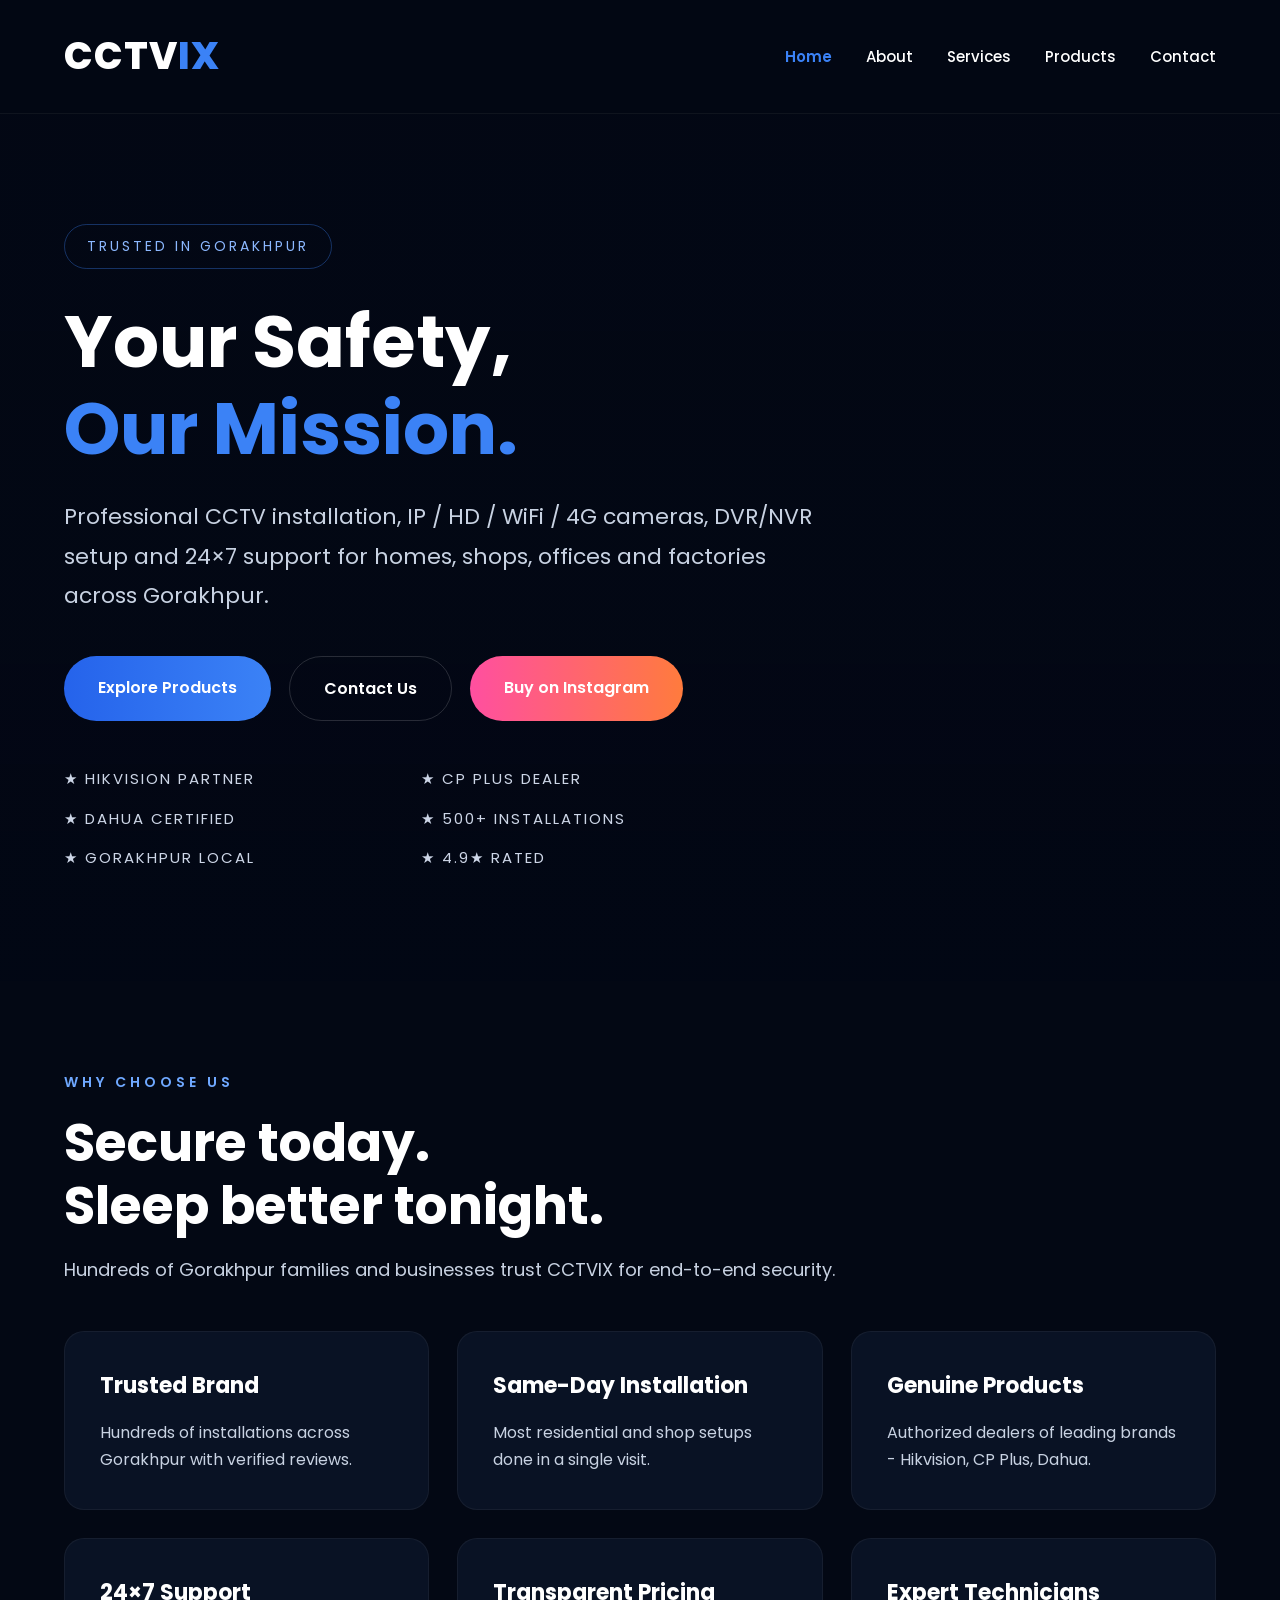
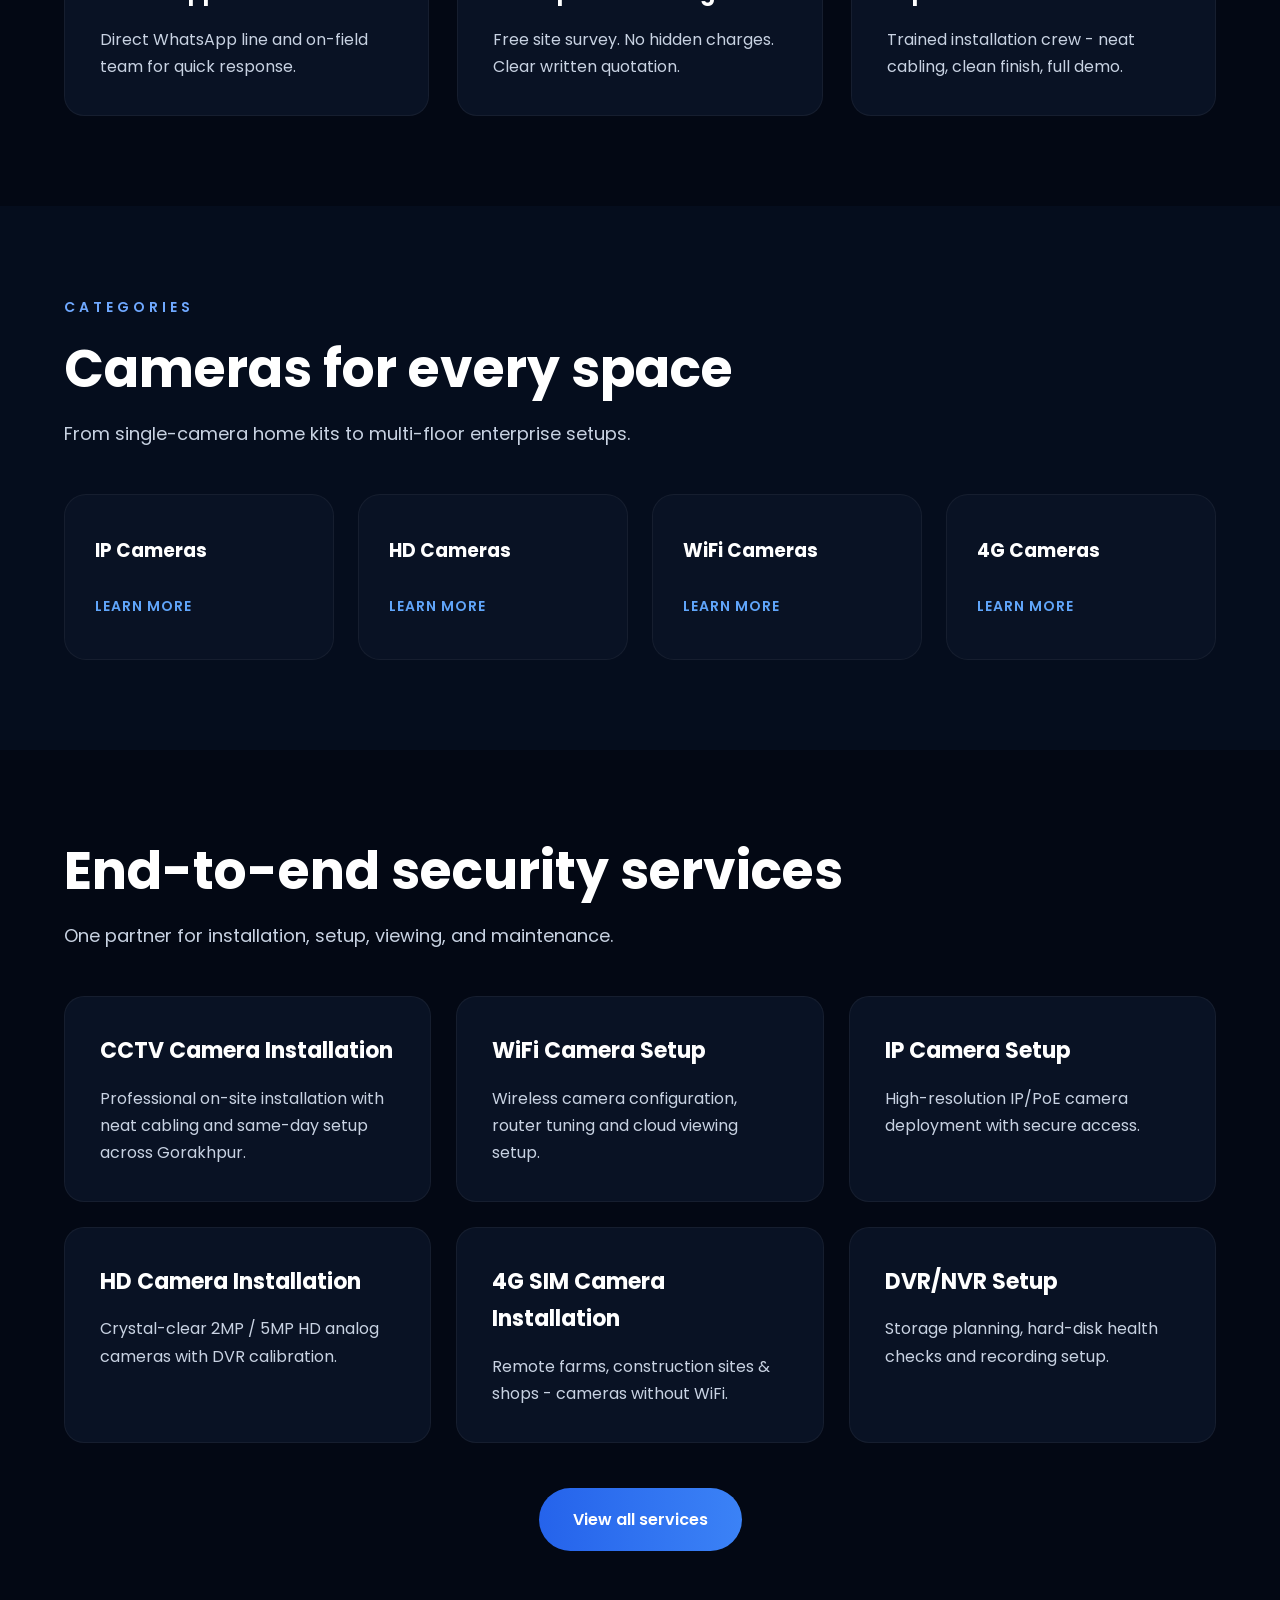
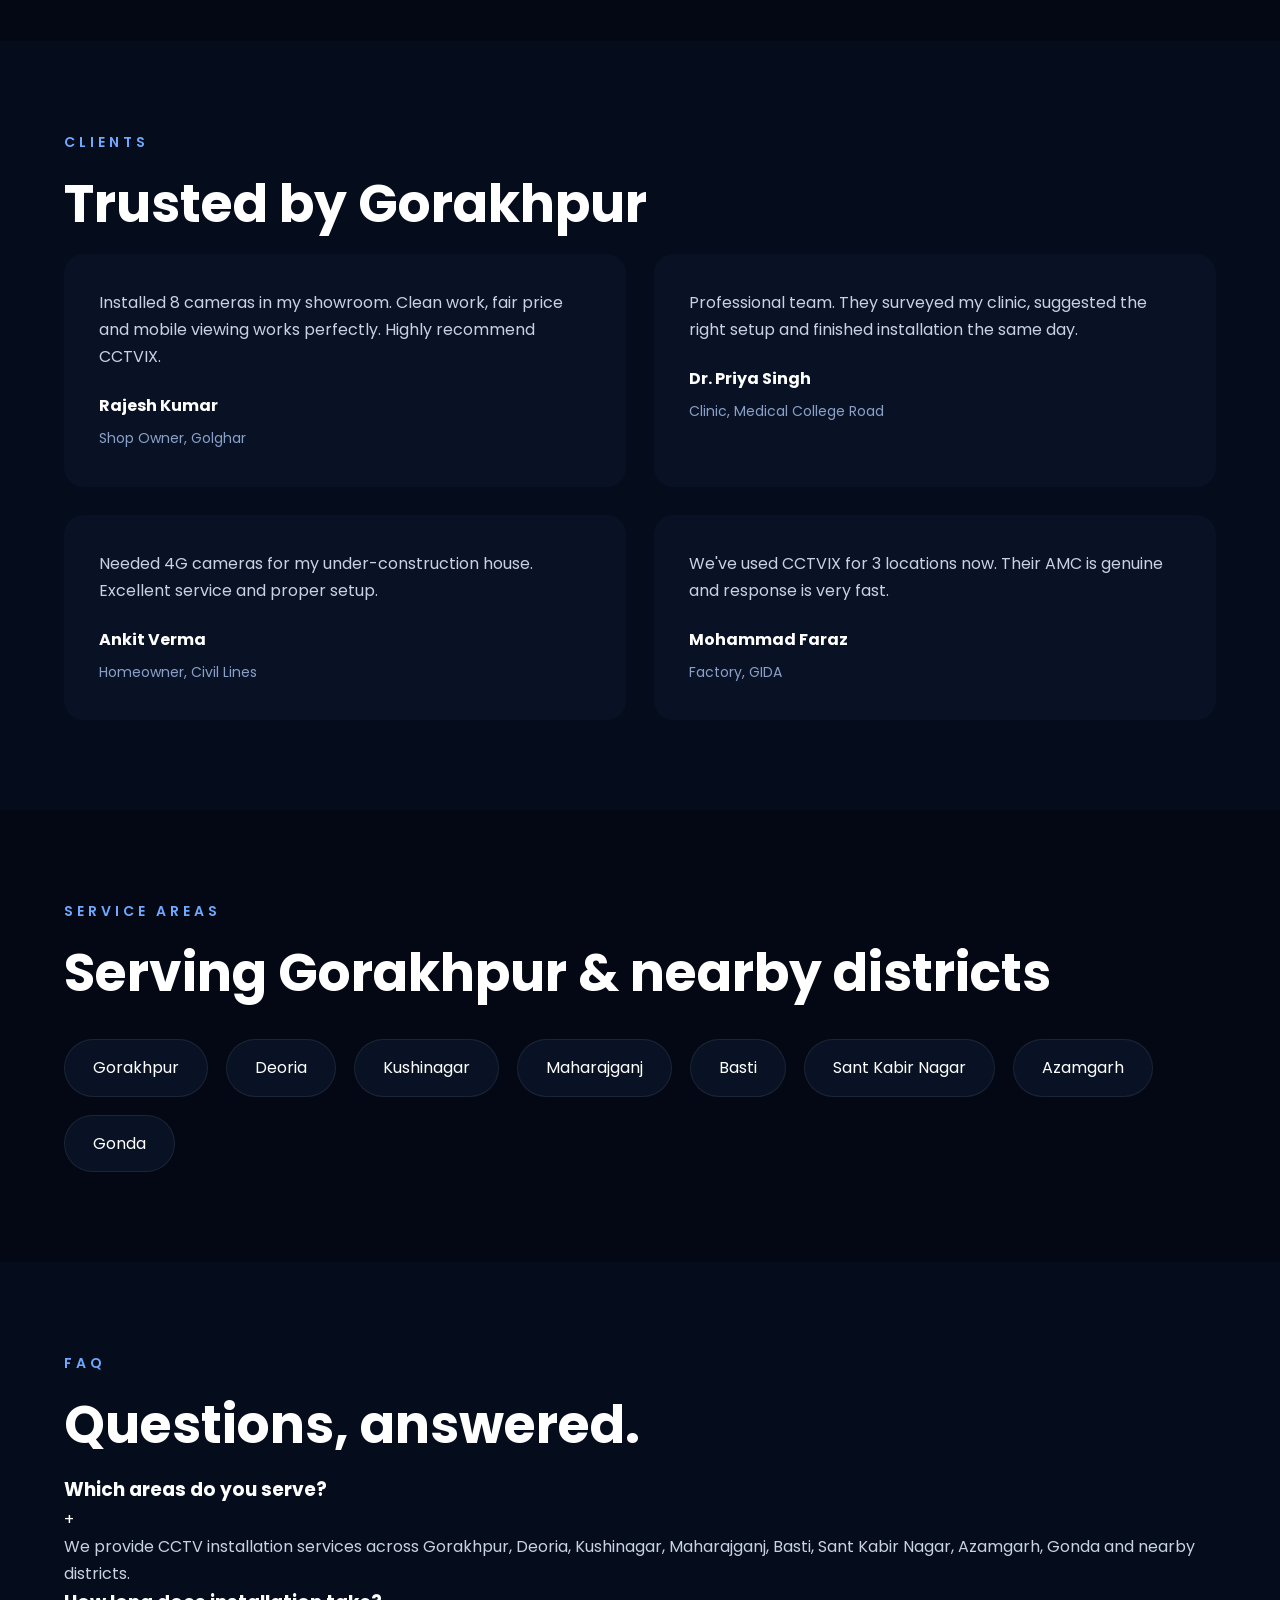
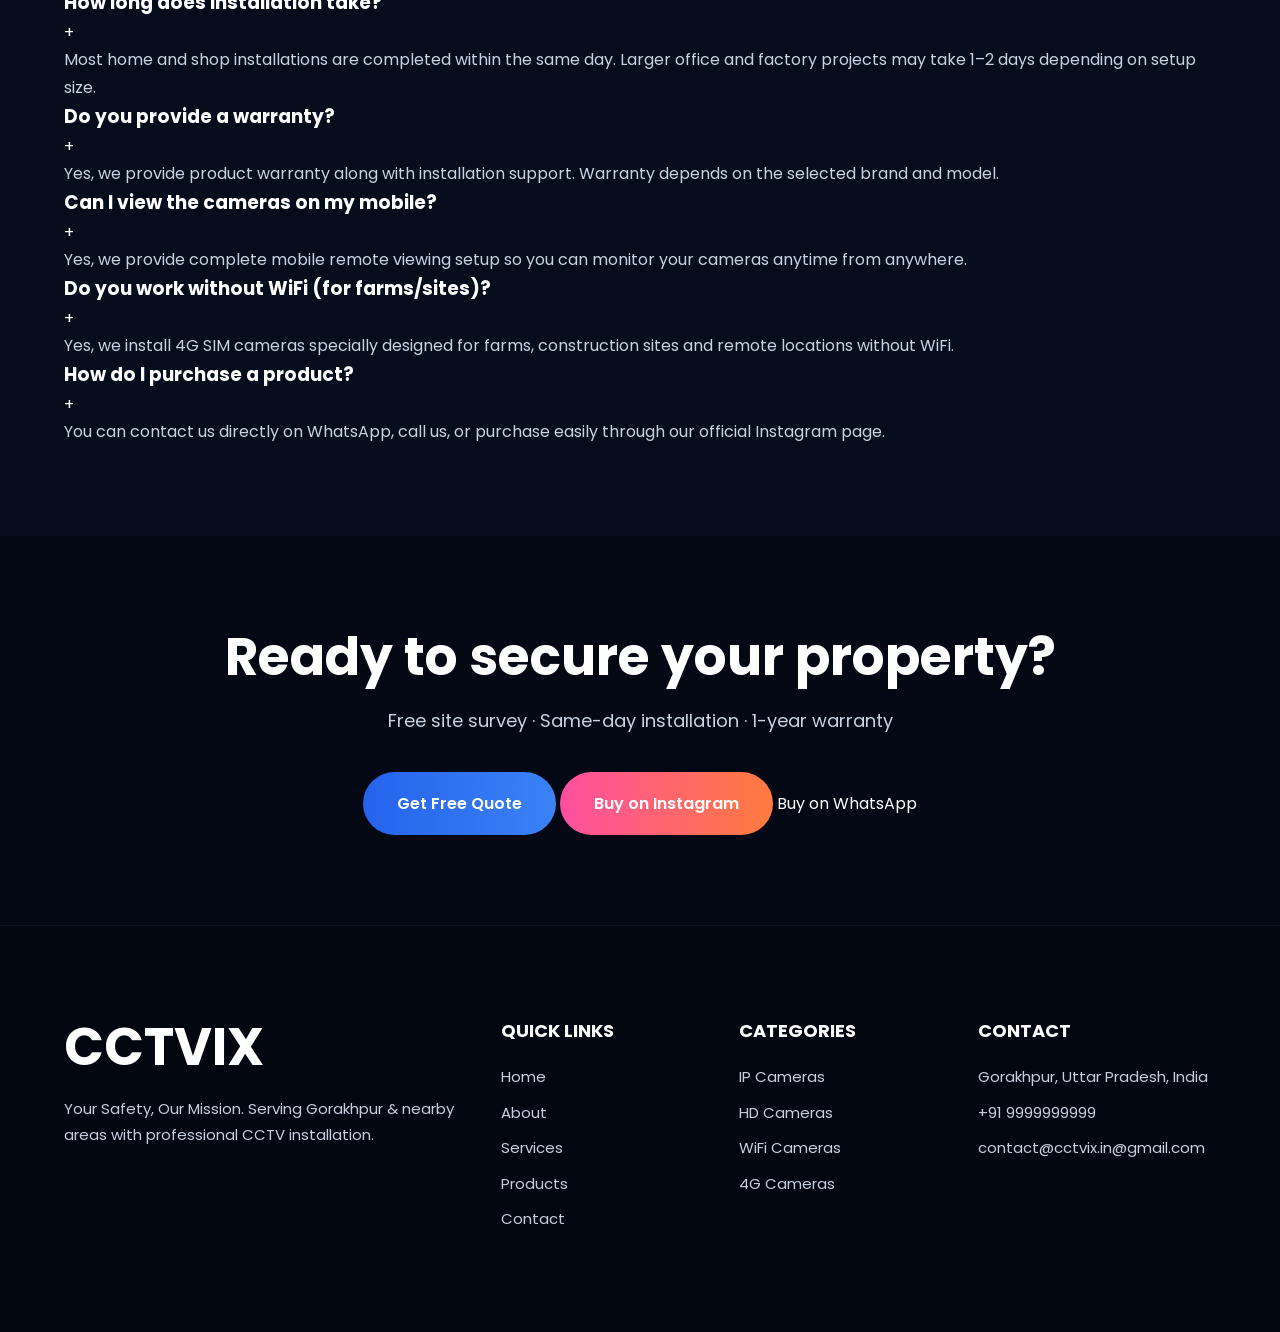
==== commit ae646a28: "Update index.html" ====
--- a/index.html
+++ b/index.html
@@ -331,17 +331,97 @@
 
         <h2>Questions, answered.</h2>
 
-        <div class="faq-box">Which areas do you serve?</div>
-        <div class="faq-box">How long does installation take?</div>
-        <div class="faq-box">Do you provide a warranty?</div>
-        <div class="faq-box">Can I view the cameras on my mobile?</div>
-        <div class="faq-box">Do you work without WiFi (for farms/sites)?</div>
-        <div class="faq-box">How do I purchase a product?</div>
-
-    </div>
-</section>
-
-<!-- ================= CTA ================= -->
+        <!-- FAQ ITEM 1 -->
+        <div class="faq-item">
+            <div class="faq-question">
+                <h3>Which areas do you serve?</h3>
+                <span>+</span>
+            </div>
+            <div class="faq-answer">
+                <p>
+                    We provide CCTV installation services across Gorakhpur,
+                    Deoria, Kushinagar, Maharajganj, Basti, Sant Kabir Nagar,
+                    Azamgarh, Gonda and nearby districts.
+                </p>
+            </div>
+        </div>
+
+        <!-- FAQ ITEM 2 -->
+        <div class="faq-item">
+            <div class="faq-question">
+                <h3>How long does installation take?</h3>
+                <span>+</span>
+            </div>
+            <div class="faq-answer">
+                <p>
+                    Most home and shop installations are completed within
+                    the same day. Larger office and factory projects may
+                    take 1–2 days depending on setup size.
+                </p>
+            </div>
+        </div>
+
+        <!-- FAQ ITEM 3 -->
+        <div class="faq-item">
+            <div class="faq-question">
+                <h3>Do you provide a warranty?</h3>
+                <span>+</span>
+            </div>
+            <div class="faq-answer">
+                <p>
+                    Yes, we provide product warranty along with installation
+                    support. Warranty depends on the selected brand and model.
+                </p>
+            </div>
+        </div>
+
+        <!-- FAQ ITEM 4 -->
+        <div class="faq-item">
+            <div class="faq-question">
+                <h3>Can I view the cameras on my mobile?</h3>
+                <span>+</span>
+            </div>
+            <div class="faq-answer">
+                <p>
+                    Yes, we provide complete mobile remote viewing setup
+                    so you can monitor your cameras anytime from anywhere.
+                </p>
+            </div>
+        </div>
+
+        <!-- FAQ ITEM 5 -->
+        <div class="faq-item">
+            <div class="faq-question">
+                <h3>Do you work without WiFi (for farms/sites)?</h3>
+                <span>+</span>
+            </div>
+            <div class="faq-answer">
+                <p>
+                    Yes, we install 4G SIM cameras specially designed for
+                    farms, construction sites and remote locations without WiFi.
+                </p>
+            </div>
+        </div>
+
+        <!-- FAQ ITEM 6 -->
+        <div class="faq-item">
+            <div class="faq-question">
+                <h3>How do I purchase a product?</h3>
+                <span>+</span>
+            </div>
+            <div class="faq-answer">
+                <p>
+                    You can contact us directly on WhatsApp, call us, or
+                    purchase easily through our official Instagram page.
+                </p>
+            </div>
+        </div>
+
+    </div>
+</section>
+
+
+<!-- ================= CTA SECTION ================= -->
 
 <section class="cta-section">
     <div class="container">
@@ -352,7 +432,7 @@
             Free site survey · Same-day installation · 1-year warranty
         </p>
 
-        <div class="hero-buttons">
+        <div class="cta-buttons">
 
             <a href="contact.html" class="btn-primary">
                 Get Free Quote
@@ -362,11 +442,14 @@
                 Buy on Instagram
             </a>
 
-        </div>
-
-    </div>
-</section>
-
+            <a href="https://wa.me/919999999999" target="_blank" class="btn-whatsapp">
+                Buy on WhatsApp
+            </a>
+
+        </div>
+
+    </div>
+</section>
 <!-- ================= FOOTER ================= -->
 
 <footer class="footer">
--- a/style.css
+++ b/style.css
@@ -1,12 +1,9 @@
-/* =======================================================
-   CCTVIX PREMIUM PROFESSIONAL WEBSITE CSS
-   Dark Blue + Black + White Theme
-   Your Safety, Our Mission
-======================================================= */
-
-/* =========================
-   RESET
-========================= */
+/* ===================================================
+   CCTVIX - Exact Premium Matching Style CSS
+   Dark Blue + Black + White Professional Theme
+=================================================== */
+
+/* ================= RESET ================= */
 
 * {
     margin: 0;
@@ -20,14 +17,28 @@
 
 body {
     font-family: 'Poppins', sans-serif;
-    background: #050b16;
+    background: #030814;
     color: #ffffff;
     line-height: 1.7;
 }
 
-/* =========================
-   GLOBAL
-========================= */
+a {
+    text-decoration: none;
+    color: inherit;
+}
+
+img {
+    max-width: 100%;
+    display: block;
+}
+
+ul {
+    list-style: none;
+}
+
+section {
+    padding: 90px 0;
+}
 
 .container {
     width: 90%;
@@ -35,43 +46,29 @@
     margin: auto;
 }
 
-section {
-    padding: 90px 0;
-}
-
-img {
-    max-width: 100%;
-    display: block;
-}
-
-a {
-    text-decoration: none;
-}
-
 h1, h2, h3, h4 {
     font-weight: 700;
 }
 
 h2 {
-    font-size: 42px;
-    margin-bottom: 20px;
-    text-align: center;
+    font-size: 52px;
+    line-height: 1.2;
+    margin-bottom: 18px;
 }
 
 p {
-    color: #d5d8e0;
+    color: #c8d2e2;
     font-size: 16px;
 }
 
-/* =========================
-   HEADER
-========================= */
+/* ================= HEADER ================= */
 
 .header {
-    background: #08111f;
     position: sticky;
     top: 0;
     z-index: 999;
+    background: rgba(3, 8, 20, 0.95);
+    backdrop-filter: blur(10px);
     border-bottom: 1px solid rgba(255,255,255,0.05);
 }
 
@@ -79,28 +76,26 @@
     display: flex;
     align-items: center;
     justify-content: space-between;
-    padding: 22px 0;
+    padding: 24px 0;
 }
 
 .logo h1 {
-    font-size: 30px;
-    color: #ffffff;
-}
-
-.logo p {
-    font-size: 13px;
-    color: #7aa7ff;
-    margin-top: 2px;
+    font-size: 38px;
+    font-weight: 800;
+    letter-spacing: 1px;
+}
+
+.logo span {
+    color: #3b82f6;
 }
 
 .navbar ul {
     display: flex;
-    list-style: none;
-    gap: 32px;
+    gap: 34px;
 }
 
 .navbar ul li a {
-    color: #ffffff;
+    font-size: 15px;
     font-weight: 500;
     transition: 0.3s;
 }
@@ -109,364 +104,365 @@
     color: #3b82f6;
 }
 
-.nav-btn {
-    background: #e1306c;
-    color: #ffffff;
-    padding: 14px 26px;
-    border-radius: 12px;
-    font-weight: 600;
-    transition: 0.3s;
-}
-
-.nav-btn:hover {
-    transform: translateY(-3px);
-}
-
-/* =========================
-   HERO SECTION
-========================= */
+.menu-icon {
+    font-size: 34px;
+    display: none;
+    cursor: pointer;
+}
+
+/* ================= HERO ================= */
 
 .hero {
-    background: linear-gradient(to right, #07111f, #050b16);
     padding: 110px 0;
-}
-
-.hero-content {
-    display: grid;
-    grid-template-columns: 1fr 1fr;
-    gap: 60px;
-    align-items: center;
-}
-
-.hero-tag {
+    background:
+        linear-gradient(rgba(2,7,20,0.75), rgba(2,7,20,0.85)),
+        url("images/hero-banner.jpg") center/cover no-repeat;
+}
+
+.hero-badge {
     display: inline-block;
-    background: rgba(59,130,246,0.12);
-    color: #60a5fa;
-    padding: 9px 18px;
+    padding: 10px 22px;
+    border: 1px solid rgba(59,130,246,0.35);
     border-radius: 50px;
+    color: #8cb8ff;
     font-size: 14px;
-    margin-bottom: 20px;
-}
-
-.hero-text h2 {
-    font-size: 54px;
-    line-height: 1.2;
-    text-align: left;
+    letter-spacing: 3px;
+    margin-bottom: 30px;
+}
+
+.hero h2 {
+    font-size: 72px;
+    max-width: 700px;
     margin-bottom: 25px;
 }
 
-.hero-text p {
-    margin-bottom: 35px;
-    font-size: 17px;
+.hero h2 span {
+    color: #3b82f6;
+}
+
+.hero p {
+    max-width: 780px;
+    font-size: 22px;
+    line-height: 1.8;
+    margin-bottom: 40px;
 }
 
 .hero-buttons {
     display: flex;
     flex-wrap: wrap;
-    gap: 15px;
+    gap: 18px;
+    margin-bottom: 45px;
 }
 
 .btn-primary,
-.btn-secondary,
-.btn-instagram,
-.btn-whatsapp {
+.btn-outline,
+.btn-instagram {
+    padding: 18px 34px;
+    border-radius: 50px;
+    font-weight: 600;
     display: inline-block;
-    padding: 15px 30px;
-    border-radius: 12px;
-    font-weight: 600;
     transition: 0.3s;
+    font-size: 16px;
 }
 
 .btn-primary {
-    background: #2563eb;
+    background: linear-gradient(to right, #2563eb, #3b82f6);
     color: white;
 }
 
 .btn-primary:hover {
-    background: #1d4ed8;
-}
-
-.btn-secondary {
+    transform: translateY(-4px);
+}
+
+.btn-outline {
     border: 1px solid rgba(255,255,255,0.15);
     color: white;
+    background: transparent;
 }
 
 .btn-instagram {
-    background: #e1306c;
+    background: linear-gradient(to right, #ff4fa0, #ff7b3d);
     color: white;
 }
 
-.btn-whatsapp {
-    background: #25d366;
-    color: white;
-}
-
-.hero-image img {
+.btn-instagram:hover {
+    transform: translateY(-4px);
+}
+
+.trust-points {
+    display: grid;
+    grid-template-columns: repeat(2, 1fr);
+    gap: 14px;
+    max-width: 700px;
+}
+
+.trust-points div {
+    color: #cdd6e7;
+    font-size: 15px;
+    letter-spacing: 2px;
+}
+
+/* ================= COMMON ================= */
+
+.section-tag {
+    color: #6fa8ff;
+    letter-spacing: 4px;
+    font-size: 14px;
+    margin-bottom: 18px;
+    font-weight: 600;
+}
+
+.section-desc {
+    max-width: 800px;
+    margin-bottom: 45px;
+    font-size: 18px;
+}
+
+/* ================= WHY SECTION ================= */
+
+.why-grid {
+    display: grid;
+    grid-template-columns: repeat(3, 1fr);
+    gap: 28px;
+    margin-top: 40px;
+}
+
+.why-card {
+    background: #091224;
+    border: 1px solid rgba(255,255,255,0.05);
+    border-radius: 20px;
+    padding: 35px;
+    transition: 0.3s;
+}
+
+.why-card:hover {
+    transform: translateY(-6px);
+}
+
+.why-card h3 {
+    margin-bottom: 15px;
+    font-size: 22px;
+}
+
+/* ================= CATEGORIES ================= */
+
+.categories-section {
+    background: #050d1d;
+}
+
+.category-grid {
+    display: grid;
+    grid-template-columns: repeat(4, 1fr);
+    gap: 24px;
+}
+
+.category-card {
+    background: #091224;
     border-radius: 22px;
-    box-shadow: 0 20px 60px rgba(0,0,0,0.4);
-}
-
-/* =========================
-   ABOUT SECTION
-========================= */
-
-.about-section {
-    background: #07111f;
-    text-align: center;
-}
-
-.about-section p {
-    max-width: 900px;
-    margin: auto;
-}
-
-.about-grid {
-    margin-top: 45px;
+    padding: 40px 30px;
+    border: 1px solid rgba(255,255,255,0.05);
+}
+
+.category-card h3 {
+    margin-bottom: 25px;
+}
+
+.category-card a {
+    color: #60a5fa;
+    font-weight: 600;
+    font-size: 14px;
+    letter-spacing: 1px;
+}
+
+/* ================= SERVICES ================= */
+
+.service-grid {
     display: grid;
     grid-template-columns: repeat(3, 1fr);
     gap: 25px;
 }
 
-.about-card {
-    background: #0c1728;
+.service-card {
+    background: #091224;
     padding: 35px;
-    border-radius: 18px;
-}
-
-.about-card h3 {
-    margin-bottom: 15px;
-}
-
-/* =========================
-   SERVICES SECTION
-========================= */
-
-.service-grid {
-    margin-top: 45px;
-    display: grid;
-    grid-template-columns: repeat(3, 1fr);
-    gap: 25px;
-}
-
-.service-card {
-    background: #0c1728;
-    padding: 32px;
-    border-radius: 18px;
-    transition: 0.3s;
-}
-
-.service-card:hover {
-    transform: translateY(-6px);
+    border-radius: 20px;
+    border: 1px solid rgba(255,255,255,0.05);
 }
 
 .service-card h3 {
     margin-bottom: 15px;
-}
-
-/* =========================
-   PRODUCTS SECTION
-========================= */
-
-.products-section {
-    background: #07111f;
-}
-
-.product-grid {
+    font-size: 22px;
+}
+
+.center-btn {
     margin-top: 45px;
-    display: grid;
-    grid-template-columns: repeat(3, 1fr);
+    text-align: center;
+}
+
+/* ================= CLIENTS ================= */
+
+.clients-section {
+    background: #050d1d;
+}
+
+.testimonial-grid {
+    display: grid;
+    grid-template-columns: repeat(2, 1fr);
     gap: 28px;
 }
 
-.product-card {
-    background: #0c1728;
-    border-radius: 20px;
-    overflow: hidden;
-    transition: 0.3s;
-    padding-bottom: 25px;
-}
-
-.product-card:hover {
-    transform: translateY(-6px);
-}
-
-.product-card img {
-    width: 100%;
-    height: 240px;
-    object-fit: cover;
-}
-
-.product-card h3 {
-    padding: 20px 20px 10px;
-}
-
-.product-card p {
-    padding: 0 20px;
-}
-
-.product-card a {
-    display: inline-block;
-    margin: 20px;
-    background: #e1306c;
-    color: white;
-    padding: 12px 20px;
-    border-radius: 10px;
-    font-weight: 600;
-}
-
-/* =========================
-   WHY SECTION
-========================= */
-
-.why-grid {
-    margin-top: 45px;
-    display: grid;
-    grid-template-columns: repeat(3, 1fr);
-    gap: 25px;
-}
-
-.why-card {
-    background: #0c1728;
-    padding: 35px;
-    border-radius: 18px;
-    text-align: center;
-}
-
-/* =========================
-   TESTIMONIAL SECTION
-========================= */
-
-.testimonial-section {
-    background: #07111f;
-}
-
-.testimonial-grid {
-    margin-top: 45px;
-    display: grid;
-    grid-template-columns: repeat(2, 1fr);
-    gap: 30px;
-}
-
 .testimonial-card {
-    background: #0c1728;
+    background: #091224;
     padding: 35px;
     border-radius: 20px;
 }
 
 .testimonial-card h4 {
-    margin-top: 20px;
-    color: #60a5fa;
-}
-
-/* =========================
-   FAQ SECTION
-========================= */
+    margin-top: 22px;
+    margin-bottom: 5px;
+}
+
+.testimonial-card span {
+    color: #8aa0c9;
+    font-size: 14px;
+}
+
+/* ================= SERVICE AREAS ================= */
+
+.area-grid {
+    display: flex;
+    flex-wrap: wrap;
+    gap: 18px;
+    margin-top: 35px;
+}
+
+.area-grid div {
+    padding: 14px 28px;
+    border: 1px solid rgba(255,255,255,0.08);
+    border-radius: 50px;
+    background: #091224;
+}
+
+/* ================= FAQ ================= */
+
+.faq-section {
+    background: #050d1d;
+}
 
 .faq-box {
-    background: #0c1728;
-    padding: 30px;
+    background: #091224;
+    padding: 26px 30px;
     border-radius: 18px;
-    margin-top: 20px;
-}
-
-.faq-box h3 {
+    margin-bottom: 18px;
+    font-size: 17px;
+    border: 1px solid rgba(255,255,255,0.05);
+}
+
+/* ================= CTA ================= */
+
+.cta-section {
+    text-align: center;
+}
+
+.cta-section p {
+    font-size: 18px;
+    margin-bottom: 35px;
+}
+
+/* ================= FOOTER ================= */
+
+.footer {
+    background: #020611;
+    padding: 90px 0;
+    border-top: 1px solid rgba(255,255,255,0.05);
+}
+
+.footer-grid {
+    display: grid;
+    grid-template-columns: 2fr 1fr 1fr 1.2fr;
+    gap: 40px;
+}
+
+.footer h3 {
+    margin-bottom: 18px;
+    font-size: 18px;
+}
+
+.footer a,
+.footer p {
+    display: block;
     margin-bottom: 10px;
-}
-
-/* =========================
-   CONTACT SECTION
-========================= */
-
-.contact-section {
-    text-align: center;
-}
-
-.contact-buttons {
-    margin-top: 30px;
-    display: flex;
-    justify-content: center;
-    gap: 20px;
-    flex-wrap: wrap;
-}
-
-/* =========================
-   FOOTER
-========================= */
-
-.footer {
-    background: #08111f;
-    text-align: center;
-    padding: 70px 0;
-    border-top: 1px solid rgba(255,255,255,0.05);
-}
-
-.footer h2 {
-    margin-bottom: 10px;
-}
-
-.footer-links {
-    margin-top: 25px;
-    display: flex;
-    justify-content: center;
-    gap: 25px;
-    flex-wrap: wrap;
-}
-
-.footer-links a {
-    color: white;
-    font-weight: 500;
-}
-
-/* =========================
-   RESPONSIVE
-========================= */
+    color: #c7d0df;
+    font-size: 15px;
+}
+
+/* ================= RESPONSIVE ================= */
 
 @media (max-width: 992px) {
-
-    .hero-content,
-    .about-grid,
-    .service-grid,
-    .product-grid,
-    .why-grid {
-        grid-template-columns: 1fr;
-    }
-
-    .testimonial-grid {
-        grid-template-columns: 1fr;
-    }
-
-    .hero-text h2 {
-        font-size: 38px;
-    }
 
     .navbar {
         display: none;
     }
 
-    .nav-btn {
-        display: none;
+    .menu-icon {
+        display: block;
+    }
+
+    .hero h2 {
+        font-size: 52px;
+    }
+
+    .hero p {
+        font-size: 18px;
+    }
+
+    .why-grid,
+    .category-grid,
+    .service-grid,
+    .testimonial-grid,
+    .footer-grid {
+        grid-template-columns: 1fr;
     }
 
     h2 {
-        font-size: 32px;
+        font-size: 42px;
     }
 }
 
 @media (max-width: 576px) {
 
+    section {
+        padding: 70px 0;
+    }
+
     .hero {
-        padding: 70px 0;
-    }
-
-    .hero-text h2 {
-        font-size: 30px;
+        padding: 90px 0;
+    }
+
+    .hero h2 {
+        font-size: 40px;
+    }
+
+    .hero p {
+        font-size: 16px;
+    }
+
+    .hero-buttons {
+        flex-direction: column;
     }
 
     .btn-primary,
-    .btn-secondary,
-    .btn-instagram,
-    .btn-whatsapp {
+    .btn-outline,
+    .btn-instagram {
         width: 100%;
         text-align: center;
     }
-}
+
+    .trust-points {
+        grid-template-columns: 1fr;
+    }
+
+    h2 {
+        font-size: 34px;
+    }
+}
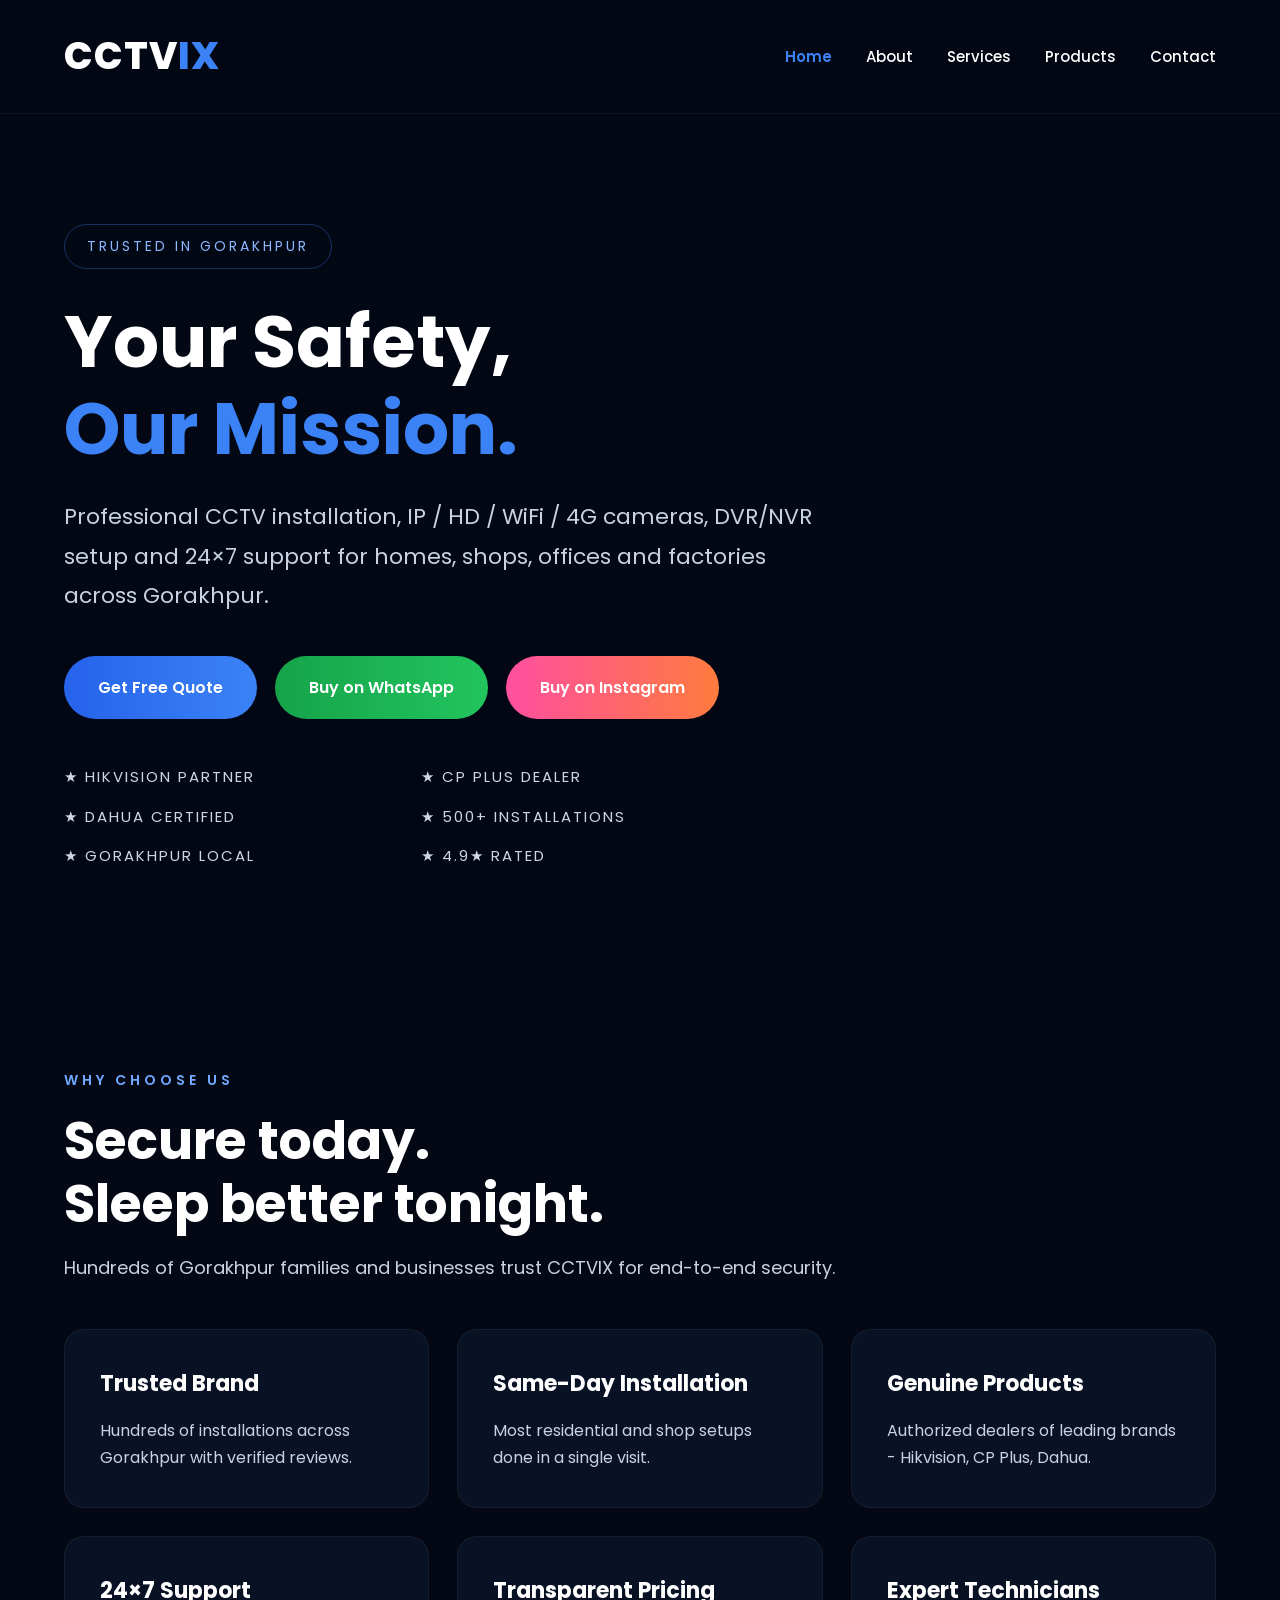
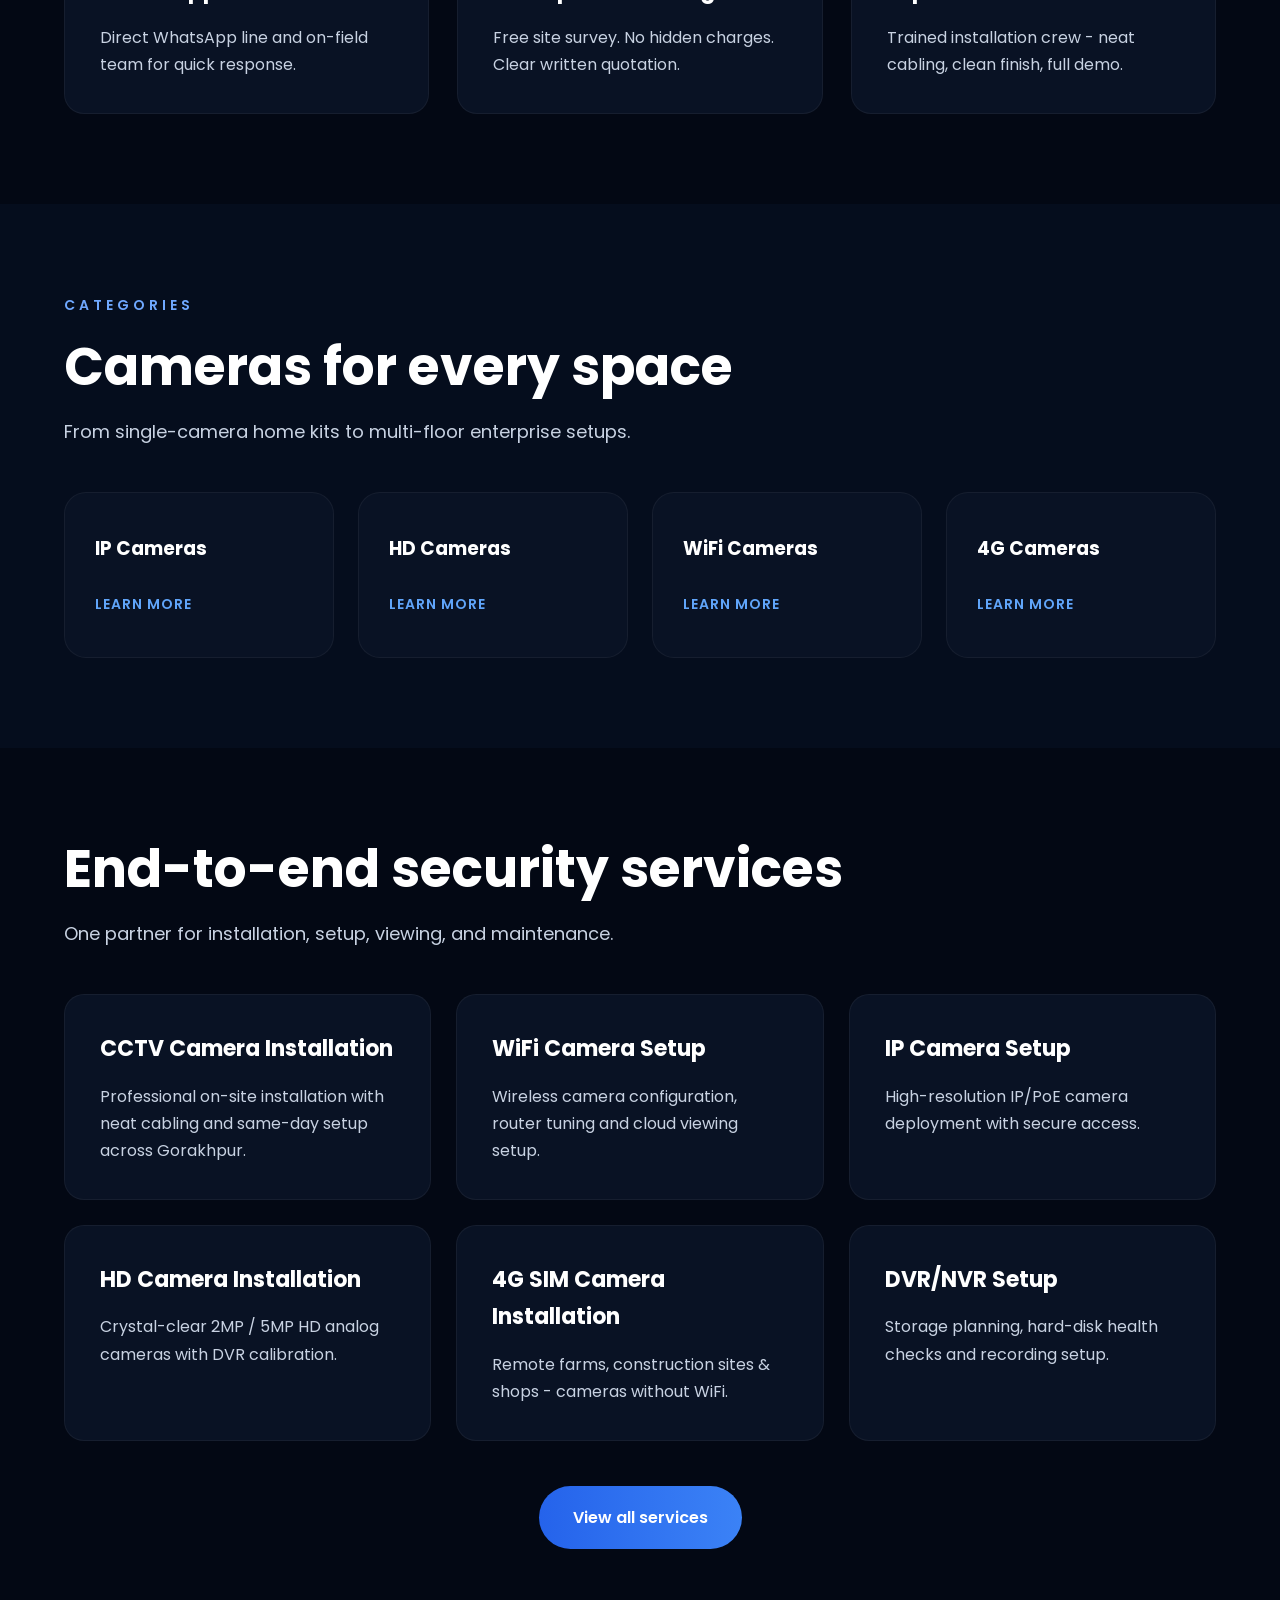
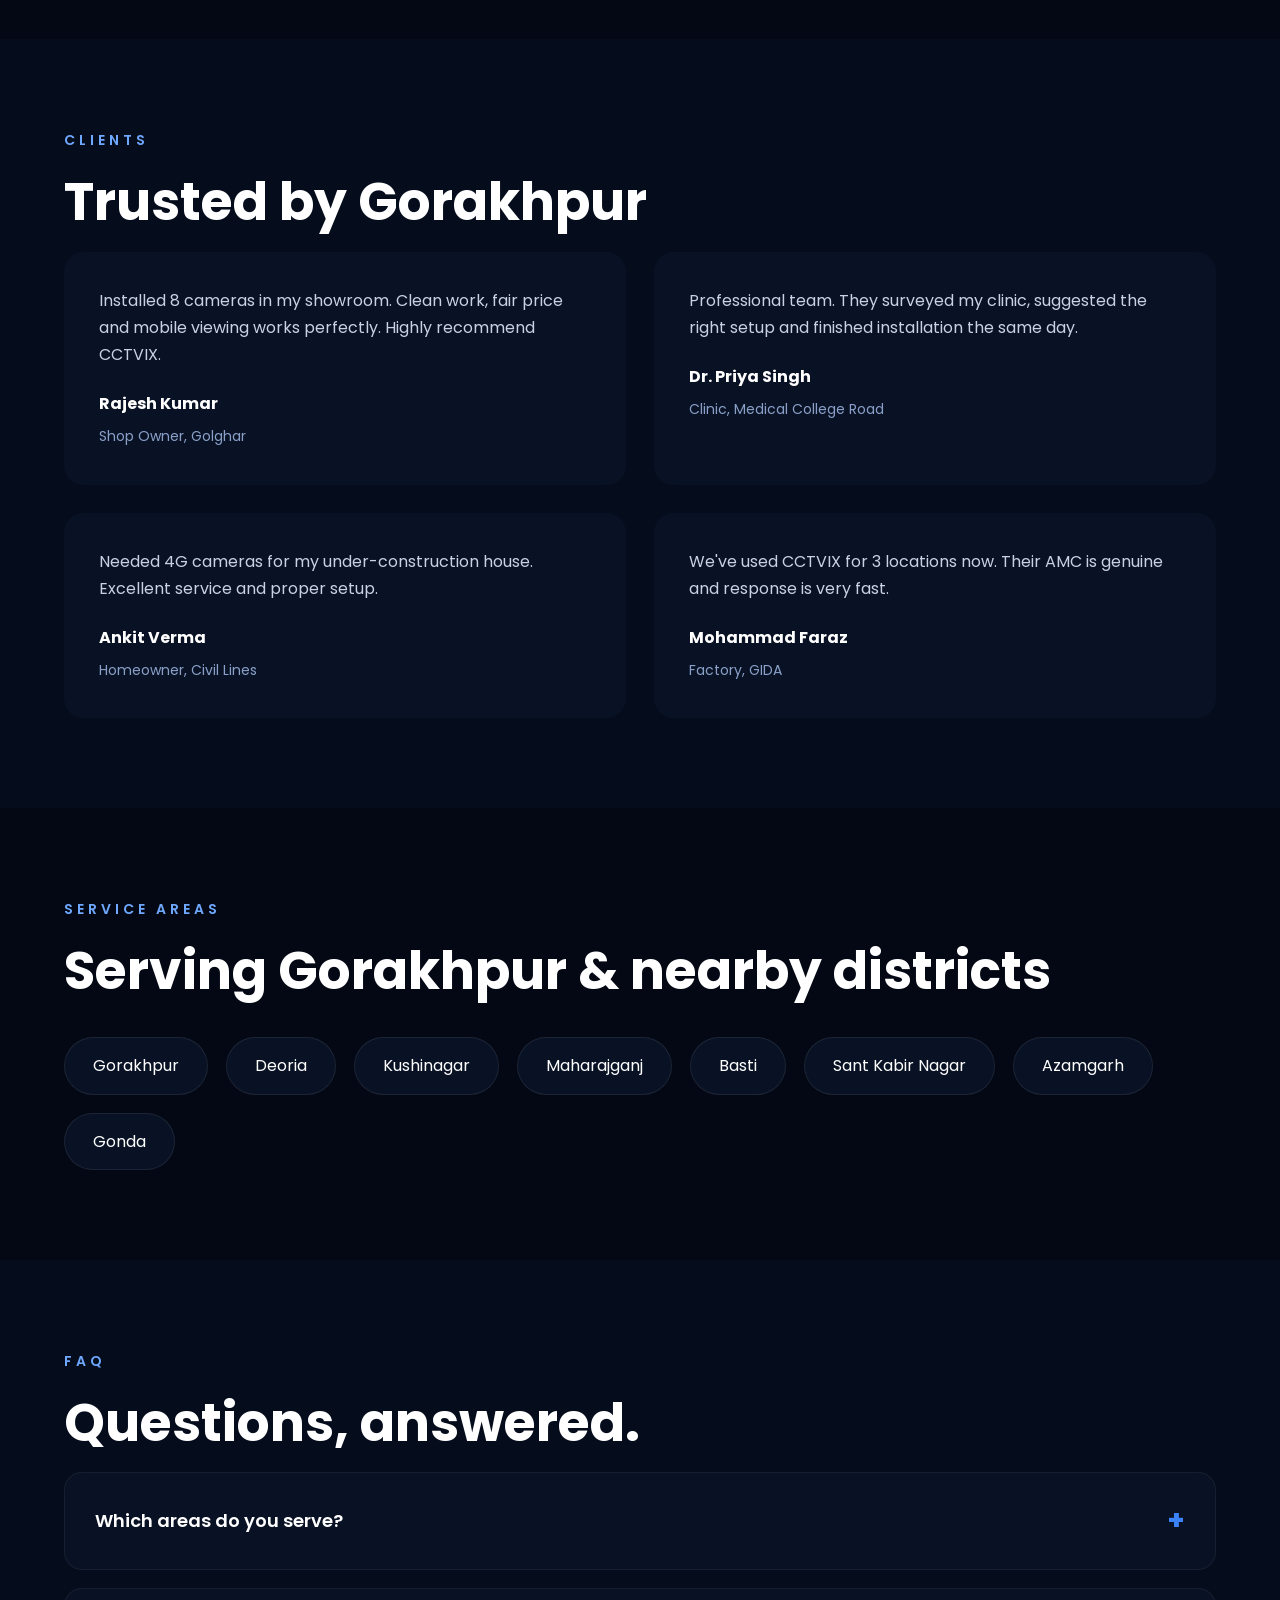
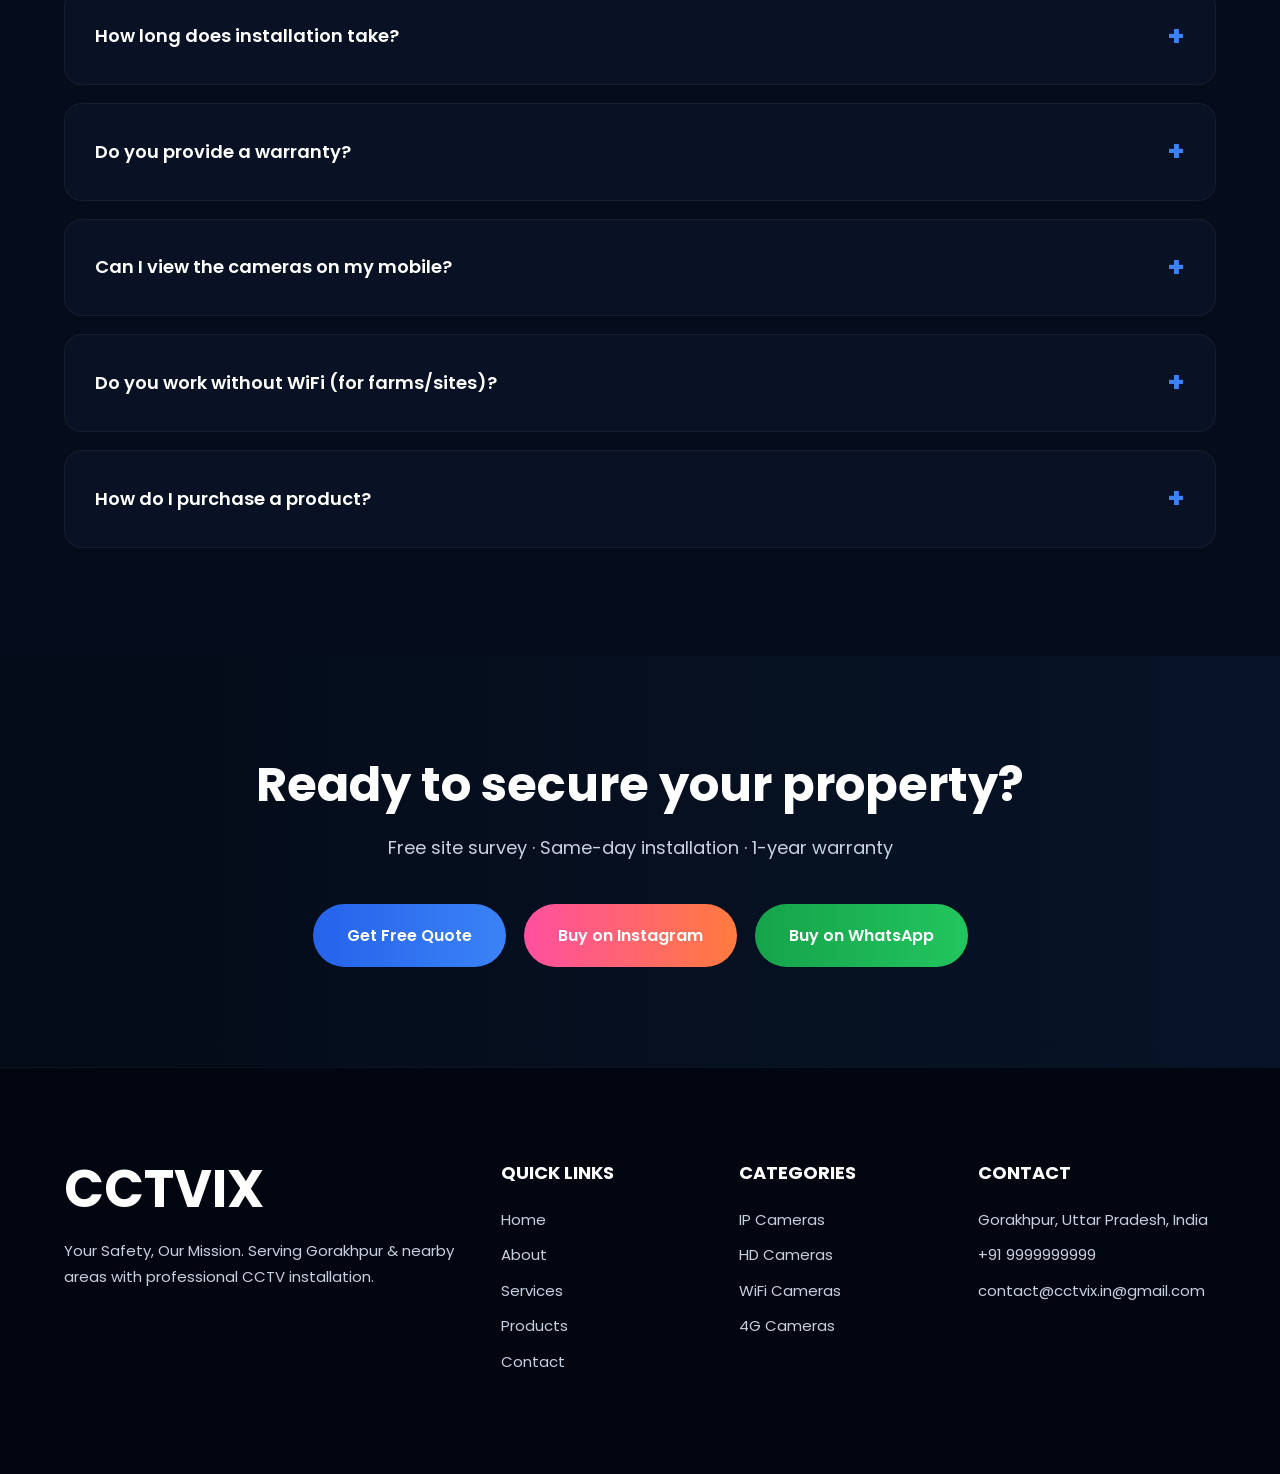
==== commit aec862f6: "Update index.html" ====
--- a/index.html
+++ b/index.html
@@ -69,15 +69,15 @@
 
         <div class="hero-buttons">
 
-            <a href="products.html" class="btn-primary">
-                Explore Products
-            </a>
-
-            <a href="contact.html" class="btn-outline">
-                Contact Us
-            </a>
-
-            <a href="https://instagram.com/yourpage" target="_blank" class="btn-instagram">
+            <a href="contact.html" class="btn-primary">
+                Get Free Quote
+            </a>
+
+            <a href="https://wa.me/919999999999" class="btn-whatsapp">
+                Buy on WhatsApp
+            </a>
+
+            <a href="https://instagram.com/yourpage" class="btn-instagram">
                 Buy on Instagram
             </a>
 
--- a/style.css
+++ b/style.css
@@ -343,30 +343,156 @@
     background: #091224;
 }
 
-/* ================= FAQ ================= */
+/* ===============================
+   UPDATED FAQ ACCORDION SECTION
+=============================== */
 
 .faq-section {
     background: #050d1d;
 }
 
-.faq-box {
+.faq-item {
     background: #091224;
-    padding: 26px 30px;
+    border: 1px solid rgba(255,255,255,0.05);
     border-radius: 18px;
     margin-bottom: 18px;
-    font-size: 17px;
-    border: 1px solid rgba(255,255,255,0.05);
-}
-
-/* ================= CTA ================= */
+    overflow: hidden;
+    transition: 0.3s;
+}
+
+.faq-item:hover {
+    border-color: rgba(59,130,246,0.25);
+}
+
+.faq-question {
+    padding: 24px 30px;
+    display: flex;
+    justify-content: space-between;
+    align-items: center;
+    cursor: pointer;
+}
+
+.faq-question h3 {
+    font-size: 18px;
+    font-weight: 600;
+    color: #ffffff;
+}
+
+.faq-question span {
+    font-size: 28px;
+    font-weight: 700;
+    color: #3b82f6;
+    transition: 0.3s;
+}
+
+.faq-answer {
+    max-height: 0;
+    overflow: hidden;
+    padding: 0 30px;
+    transition: all 0.4s ease;
+}
+
+.faq-answer p {
+    color: #c8d2e2;
+    font-size: 15px;
+    line-height: 1.8;
+    padding-bottom: 24px;
+}
+
+/* Active FAQ */
+
+.faq-item.active .faq-answer {
+    max-height: 300px;
+    padding-top: 5px;
+}
+
+.faq-item.active .faq-question span {
+    transform: rotate(45deg);
+}
+
+
+/* ===============================
+   UPDATED CTA SECTION
+=============================== */
 
 .cta-section {
+    padding: 100px 0;
     text-align: center;
+    background: linear-gradient(to right, #040b18, #071427);
+}
+
+.cta-section h2 {
+    font-size: 48px;
+    margin-bottom: 20px;
 }
 
 .cta-section p {
     font-size: 18px;
-    margin-bottom: 35px;
+    color: #c8d2e2;
+    margin-bottom: 40px;
+}
+
+.cta-buttons {
+    display: flex;
+    justify-content: center;
+    align-items: center;
+    gap: 18px;
+    flex-wrap: wrap;
+}
+
+.btn-whatsapp {
+    background: linear-gradient(to right, #16a34a, #22c55e);
+    color: white;
+    padding: 18px 34px;
+    border-radius: 50px;
+    font-weight: 600;
+    display: inline-block;
+    transition: 0.3s;
+    font-size: 16px;
+}
+
+.btn-whatsapp:hover {
+    transform: translateY(-4px);
+}
+
+
+/* ===============================
+   MOBILE RESPONSIVE FAQ + CTA
+=============================== */
+
+@media (max-width: 768px) {
+
+    .faq-question {
+        padding: 20px;
+    }
+
+    .faq-question h3 {
+        font-size: 16px;
+        width: 90%;
+    }
+
+    .faq-question span {
+        font-size: 24px;
+    }
+
+    .faq-answer {
+        padding: 0 20px;
+    }
+
+    .cta-section h2 {
+        font-size: 34px;
+    }
+
+    .cta-buttons {
+        flex-direction: column;
+    }
+
+    .btn-primary,
+    .btn-instagram,
+    .btn-whatsapp {
+        width: 100%;
+        text-align: center;
+    }
 }
 
 /* ================= FOOTER ================= */
@@ -462,7 +588,242 @@
         grid-template-columns: 1fr;
     }
 
+ /* =========================================
+   FINAL MOBILE MENU + MOBILE FIX
+========================================= */
+
+@media (max-width: 768px) {
+
+    .navbar {
+        display: none;
+        position: absolute;
+        top: 85px;
+        left: 0;
+        width: 100%;
+        background: #081120;
+        padding: 25px;
+        z-index: 999;
+        border-top: 1px solid rgba(255,255,255,0.08);
+    }
+
+    .navbar.active {
+        display: block !important;
+    }
+
+    .navbar ul {
+        display: flex;
+        flex-direction: column;
+        gap: 18px;
+    }
+
+    .menu-icon {
+        display: block !important;
+        font-size: 32px;
+        cursor: pointer;
+    }
+
+    .hero-buttons {
+        justify-content: flex-start;
+        align-items: flex-start;
+        gap: 14px;
+        flex-direction: column;
+    }
+
+    .hero .btn-primary,
+    .hero .btn-outline,
+    .hero .btn-instagram {
+        width: auto;
+        min-width: 180px;
+        padding: 14px 24px;
+        font-size: 14px;
+        text-align: center;
+    }
+
+    .cta-buttons {
+        flex-direction: column;
+        justify-content: center;
+        align-items: center;
+        gap: 14px;
+    }
+
+    .cta-buttons .btn-primary,
+    .cta-buttons .btn-instagram,
+    .cta-buttons .btn-whatsapp {
+        width: 100%;
+        max-width: 280px;
+        padding: 14px 22px;
+        font-size: 14px;
+        text-align: center;
+    }
+
+    .category-card img {
+        width: 100%;
+        border-radius: 14px;
+        margin-bottom: 18px;
+        object-fit: cover;
+    }
+
+    .footer-grid {
+        grid-template-columns: 1fr 1fr;
+        gap: 30px;
+    }
+
+    .footer-grid > div:first-child {
+        grid-column: span 2;
+    }
+
+    .footer-grid > div:last-child {
+        grid-column: span 2;
+    }
+
     h2 {
         font-size: 34px;
     }
 }
+
+/* =========================================
+   IP CAMERA PAGE PREMIUM CSS
+   Add at END of style.css
+========================================= */
+
+.ip-hero {
+    padding: 110px 0;
+    background:
+        linear-gradient(rgba(2,7,20,0.78), rgba(2,7,20,0.88)),
+        url("images/ip-camera-banner.jpg") center/cover no-repeat;
+}
+
+.ip-hero h2 {
+    font-size: 68px;
+    max-width: 750px;
+    margin-bottom: 25px;
+}
+
+.ip-hero h2 span {
+    color: #3b82f6;
+}
+
+.ip-hero p {
+    max-width: 760px;
+    font-size: 20px;
+    line-height: 1.8;
+    margin-bottom: 40px;
+    color: #c8d2e2;
+}
+
+/* ================= PRODUCT SECTION ================= */
+
+.ip-product-section {
+    padding: 90px 0;
+    background: #050d1d;
+}
+
+.ip-product-section h2 {
+    margin-bottom: 40px;
+    text-align: center;
+}
+
+.ip-product-grid {
+    display: grid;
+    grid-template-columns: repeat(3, 1fr);
+    gap: 28px;
+}
+
+.ip-product-card {
+    background: #091224;
+    border: 1px solid rgba(255,255,255,0.05);
+    border-radius: 22px;
+    padding: 25px;
+    transition: 0.3s;
+    text-align: center;
+}
+
+.ip-product-card:hover {
+    transform: translateY(-6px);
+}
+
+.ip-product-card img {
+    width: 100%;
+    height: 240px;
+    object-fit: cover;
+    border-radius: 16px;
+    margin-bottom: 20px;
+}
+
+.ip-product-card h3 {
+    font-size: 18px;
+    margin-bottom: 10px;
+}
+
+.ip-product-card p {
+    color: #60a5fa;
+    font-weight: 600;
+    font-size: 16px;
+}
+
+/* ================= USE CASES ================= */
+
+.ip-use-section {
+    padding: 90px 0;
+    background: #030814;
+}
+
+/* ================= INSTALLATION ================= */
+
+.ip-install-section {
+    padding: 90px 0;
+    background: #050d1d;
+}
+
+.ip-install-section h2 {
+    margin-bottom: 40px;
+}
+
+/* ================= FAQ ================= */
+
+.ip-faq-section {
+    padding: 90px 0;
+}
+
+/* ================= RATING ================= */
+
+.ip-rating-section {
+    padding: 90px 0;
+    background: #050d1d;
+}
+
+/* ================= MOBILE ================= */
+
+@media (max-width: 992px) {
+
+    .ip-product-grid {
+        grid-template-columns: 1fr;
+    }
+
+    .ip-hero h2 {
+        font-size: 48px;
+    }
+}
+
+@media (max-width: 768px) {
+
+    .ip-hero {
+        padding: 90px 0;
+    }
+
+    .ip-hero h2 {
+        font-size: 38px;
+    }
+
+    .ip-hero p {
+        font-size: 16px;
+    }
+
+    .ip-product-card img {
+        height: 200px;
+    }
+
+    .ip-product-card {
+        padding: 20px;
+    }
+}
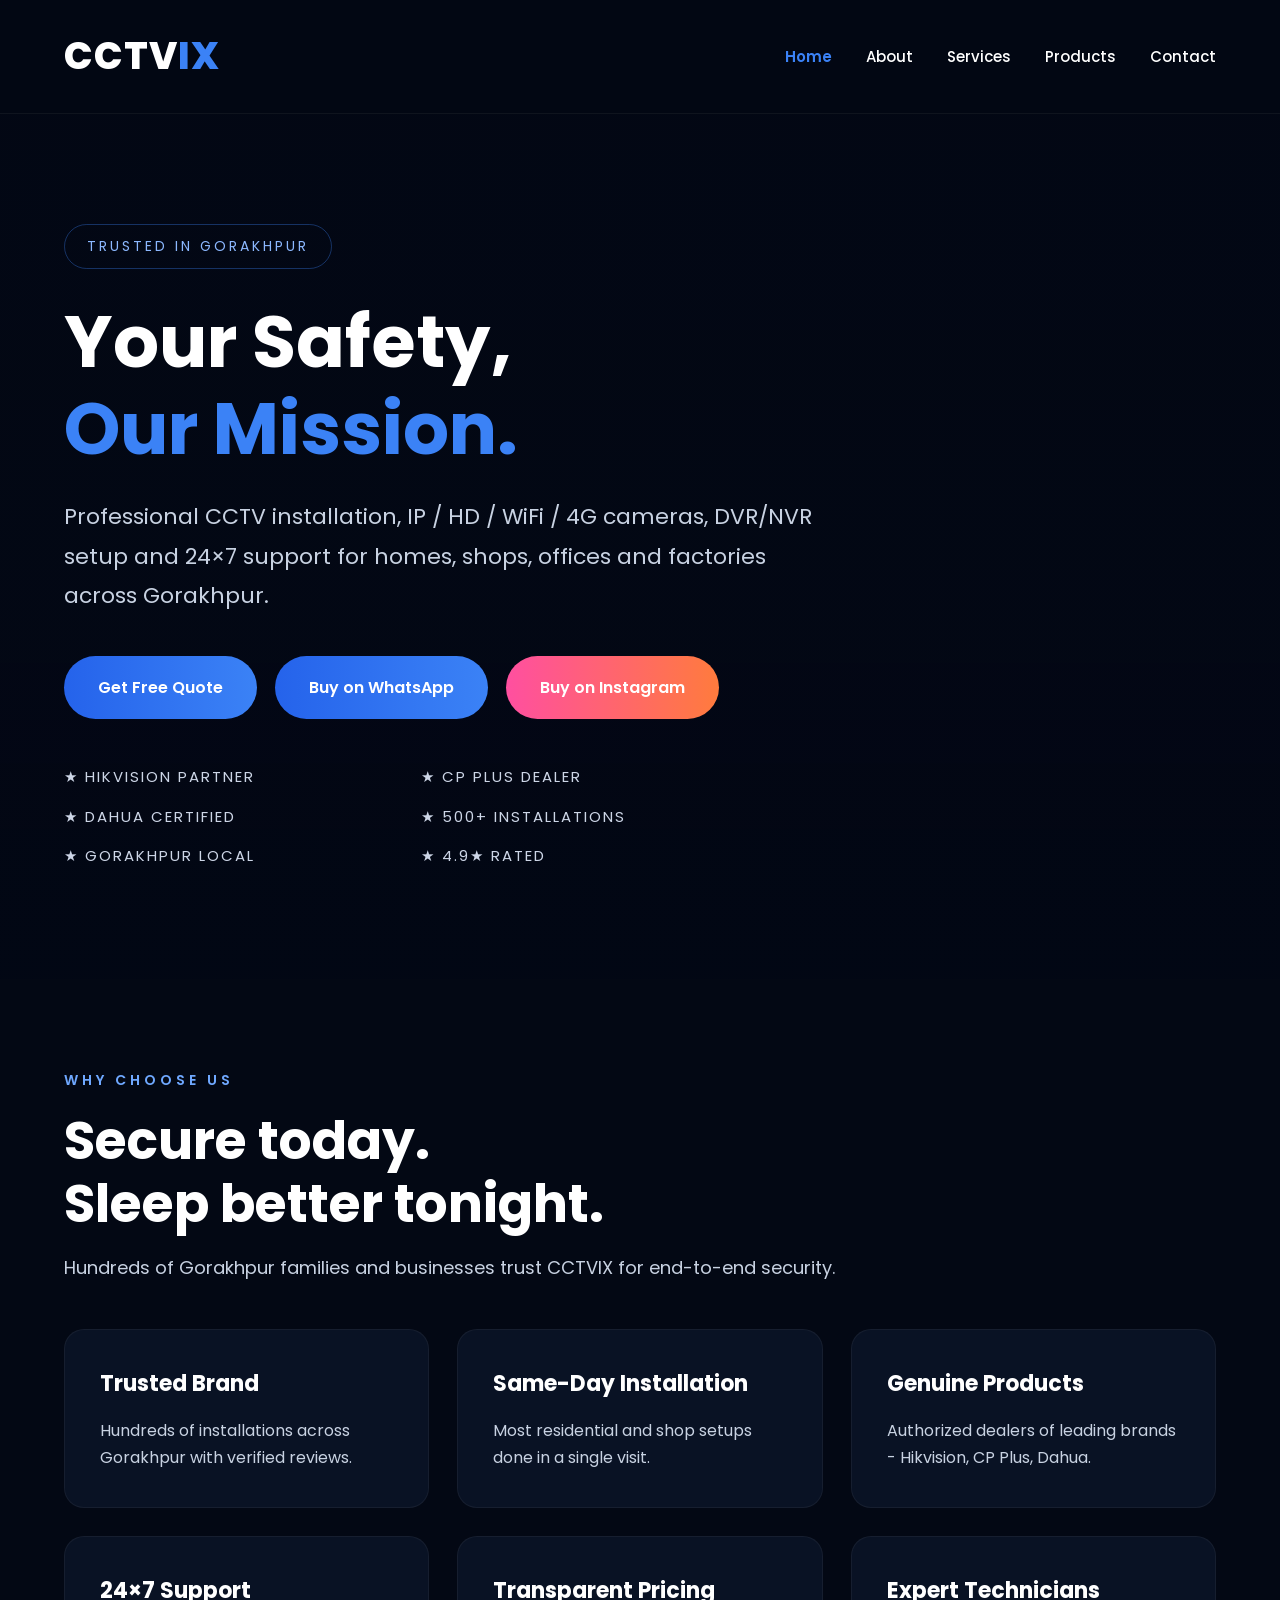
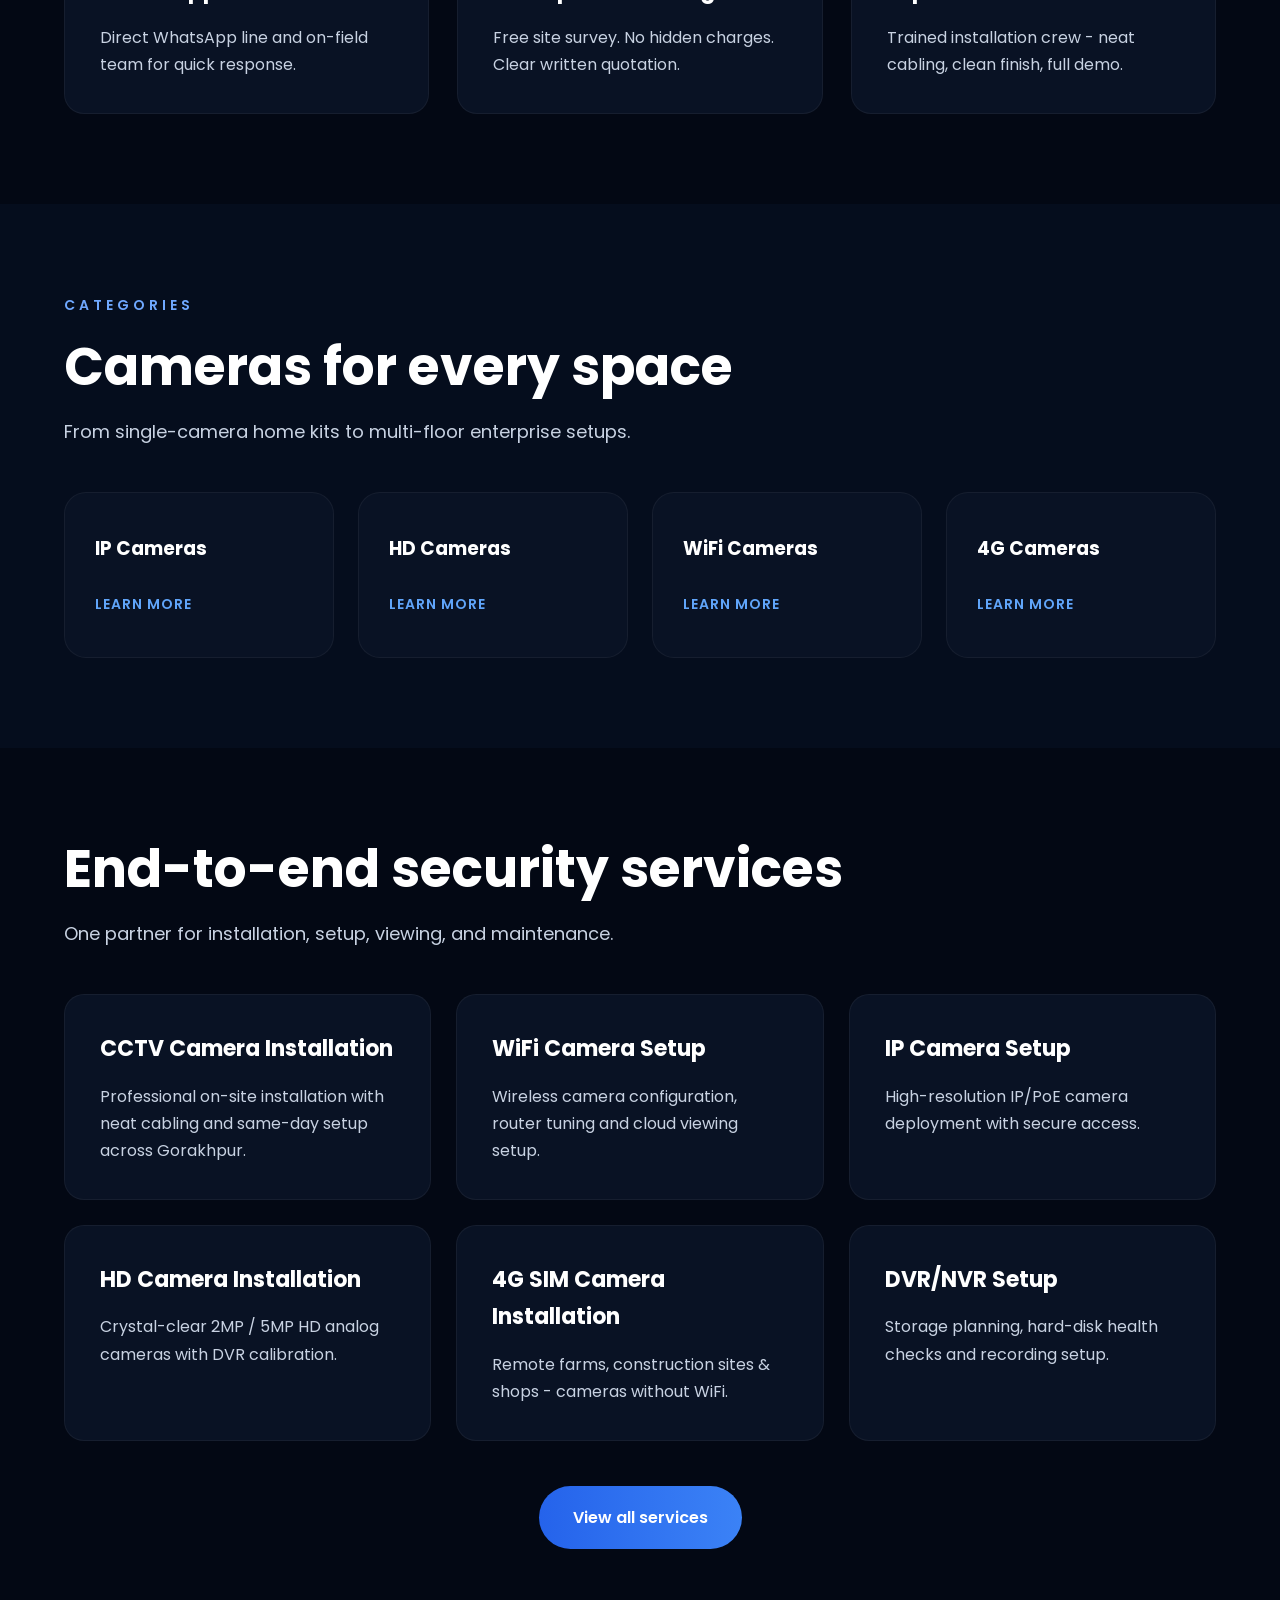
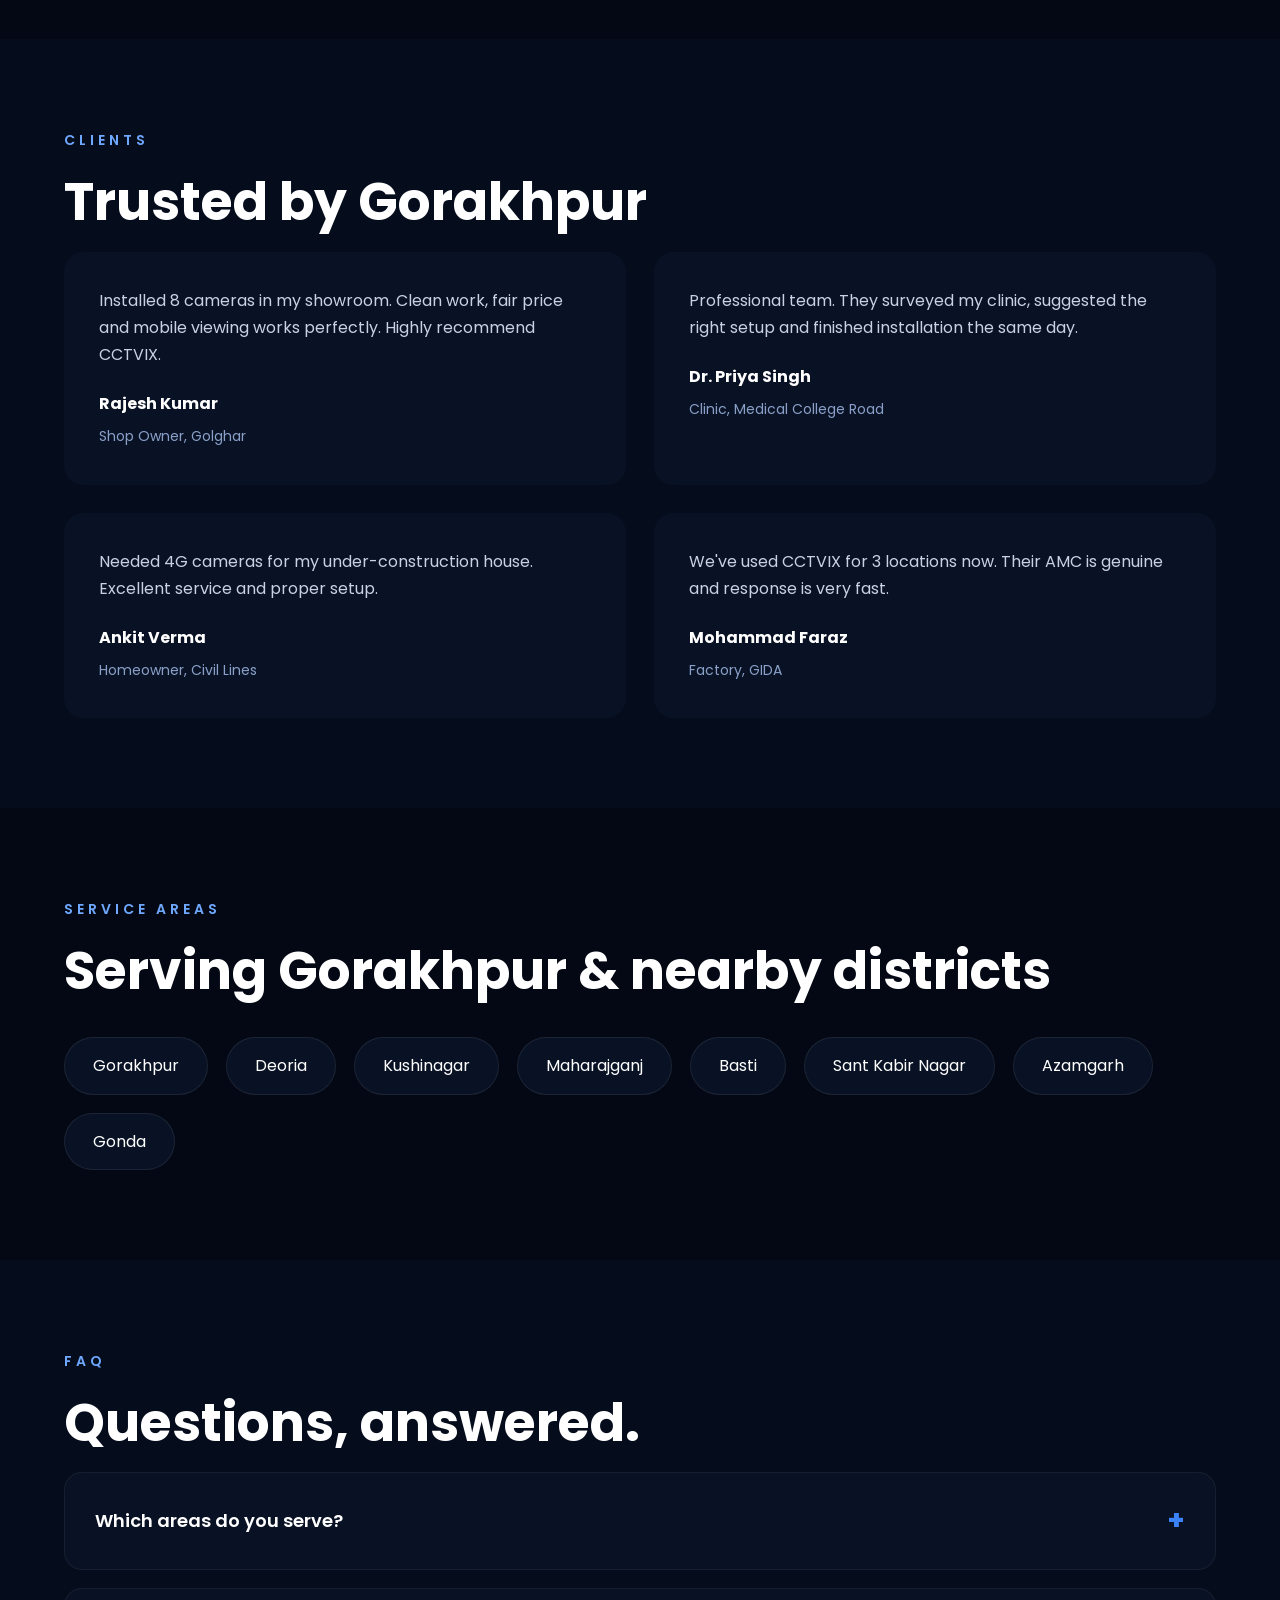
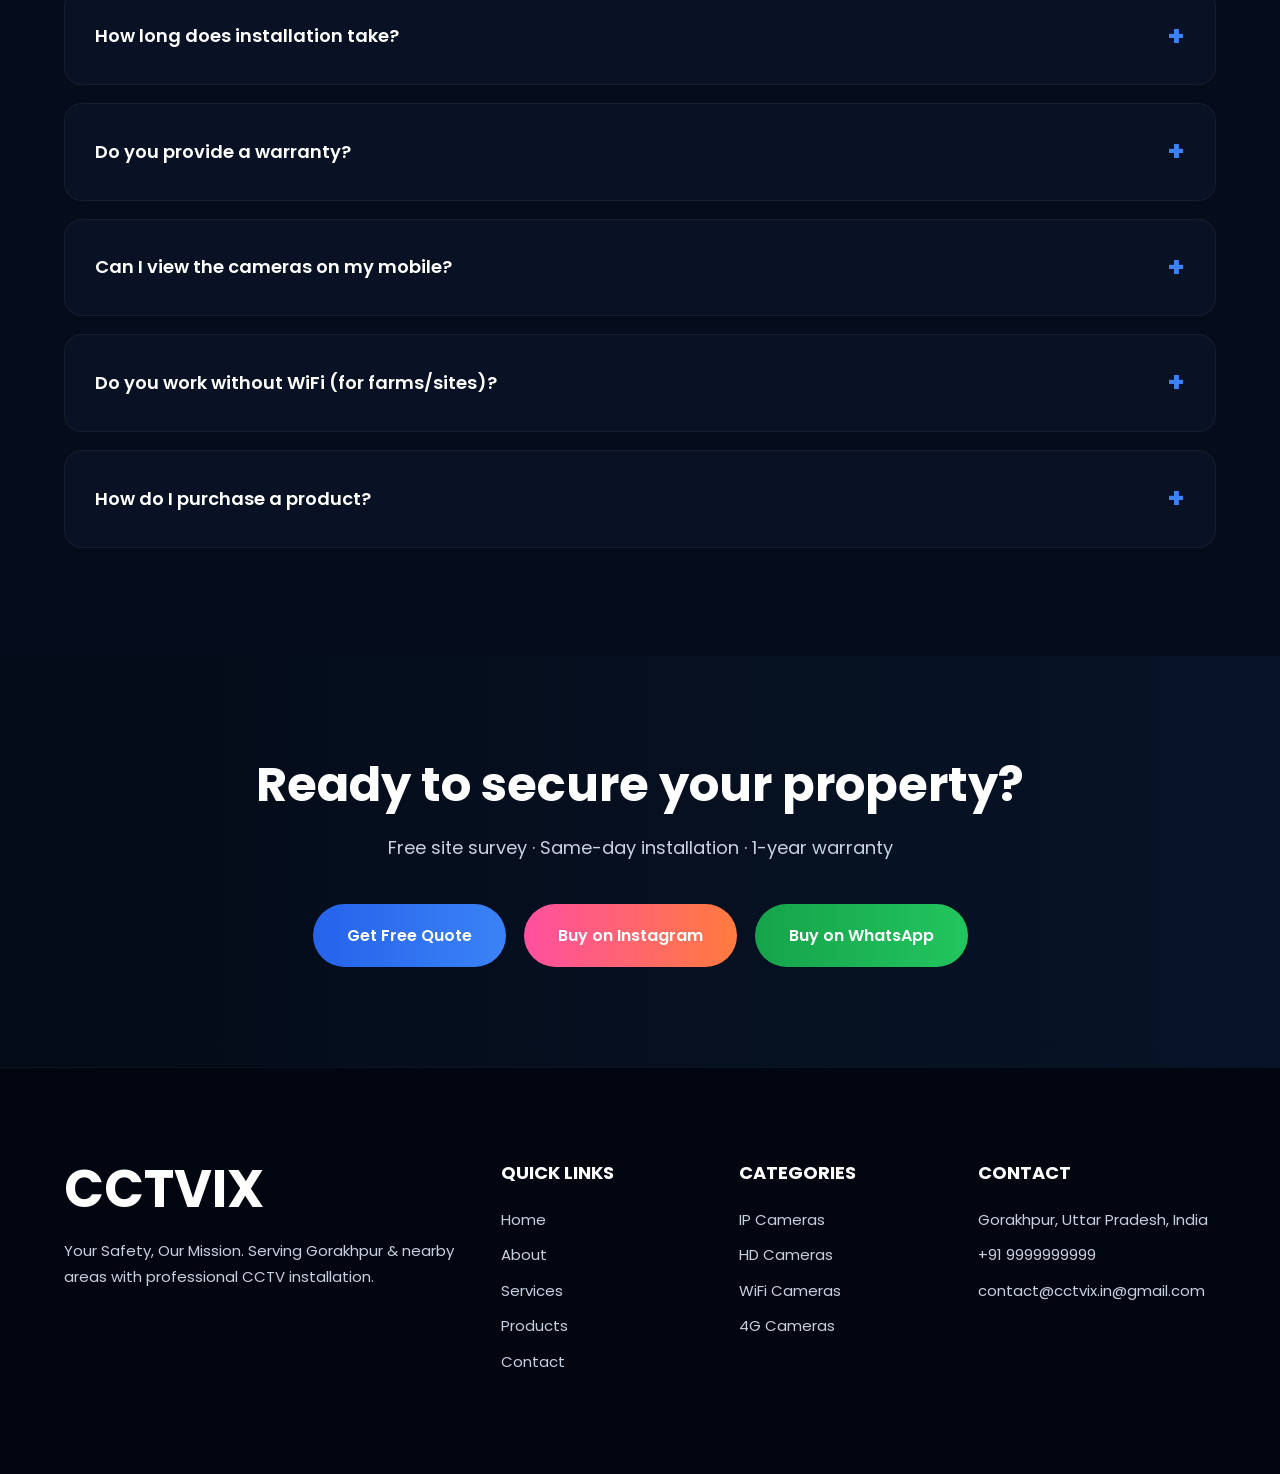
==== commit b97ebe28: "Update index.html" ====
--- a/index.html
+++ b/index.html
@@ -73,7 +73,7 @@
                 Get Free Quote
             </a>
 
-            <a href="https://wa.me/919999999999" class="btn-whatsapp">
+            <a href="https://wa.me/919999999999" class="btn-primary">
                 Buy on WhatsApp
             </a>
 
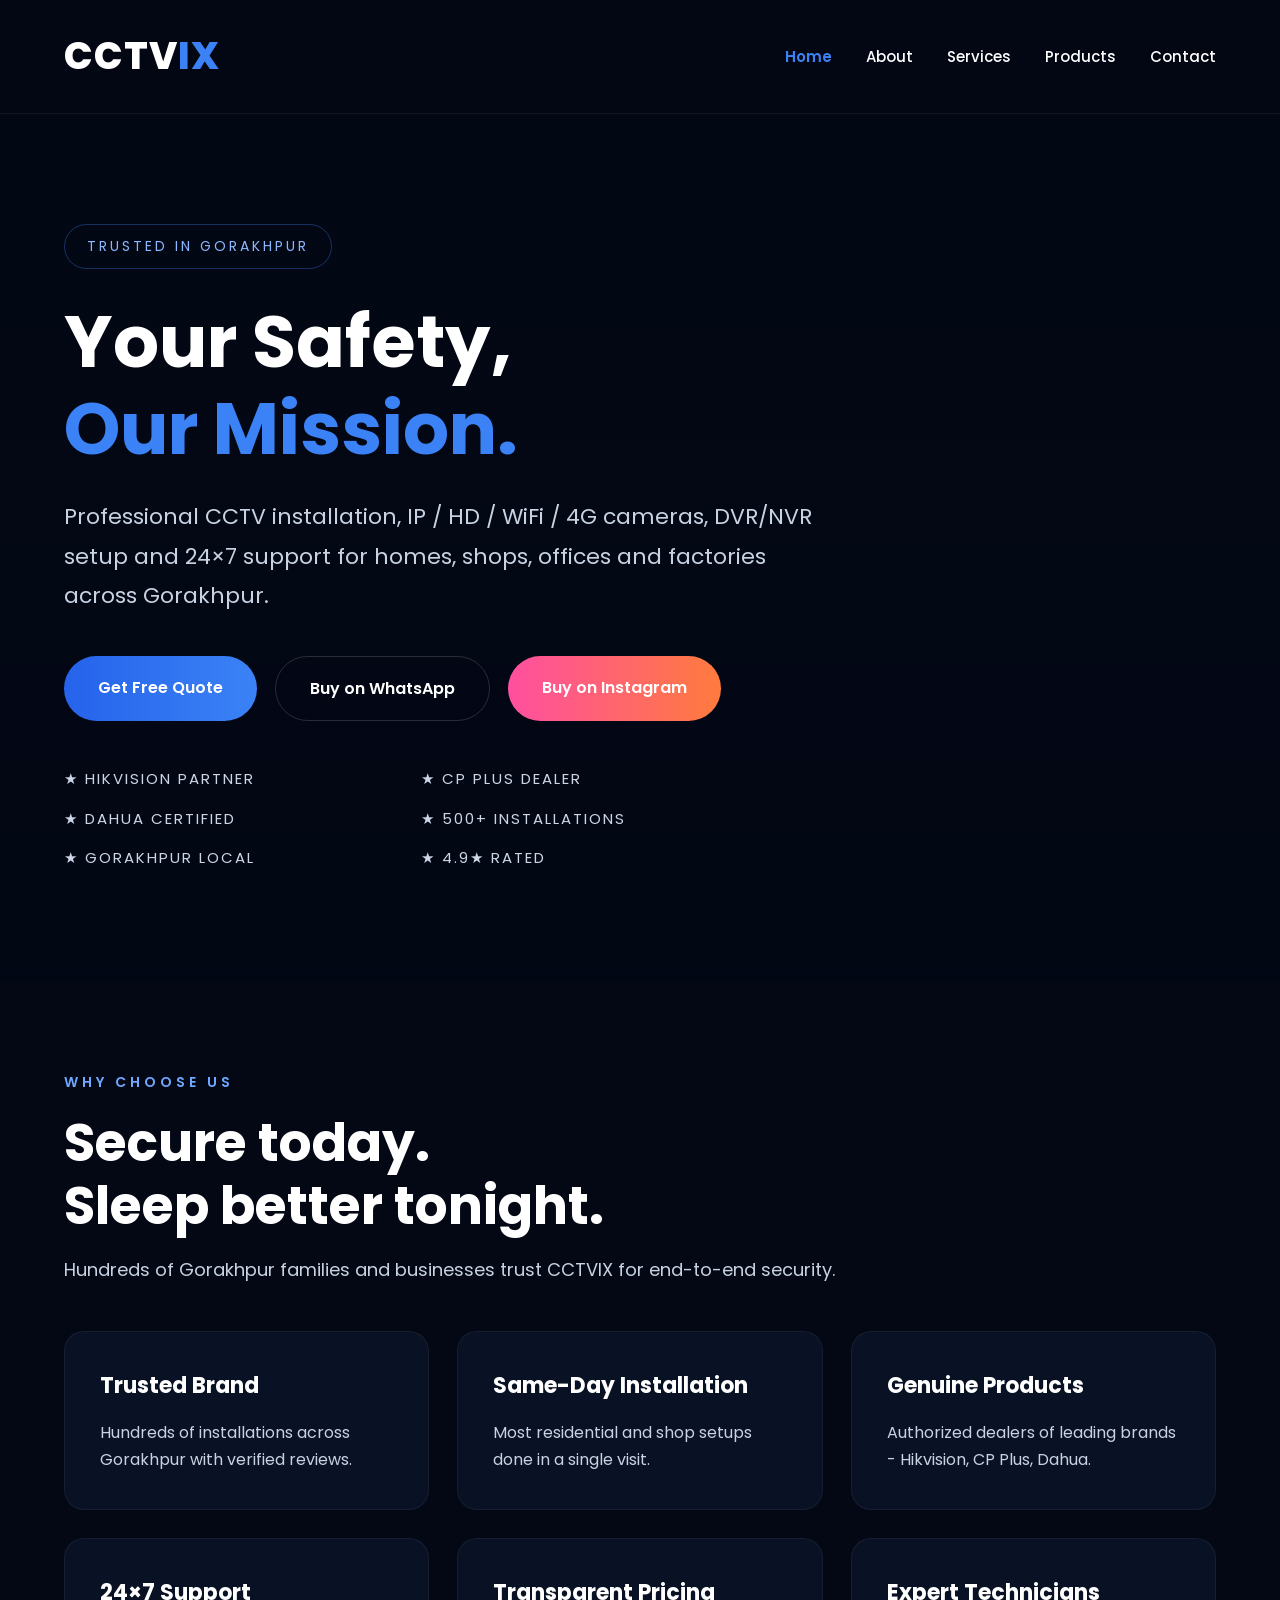
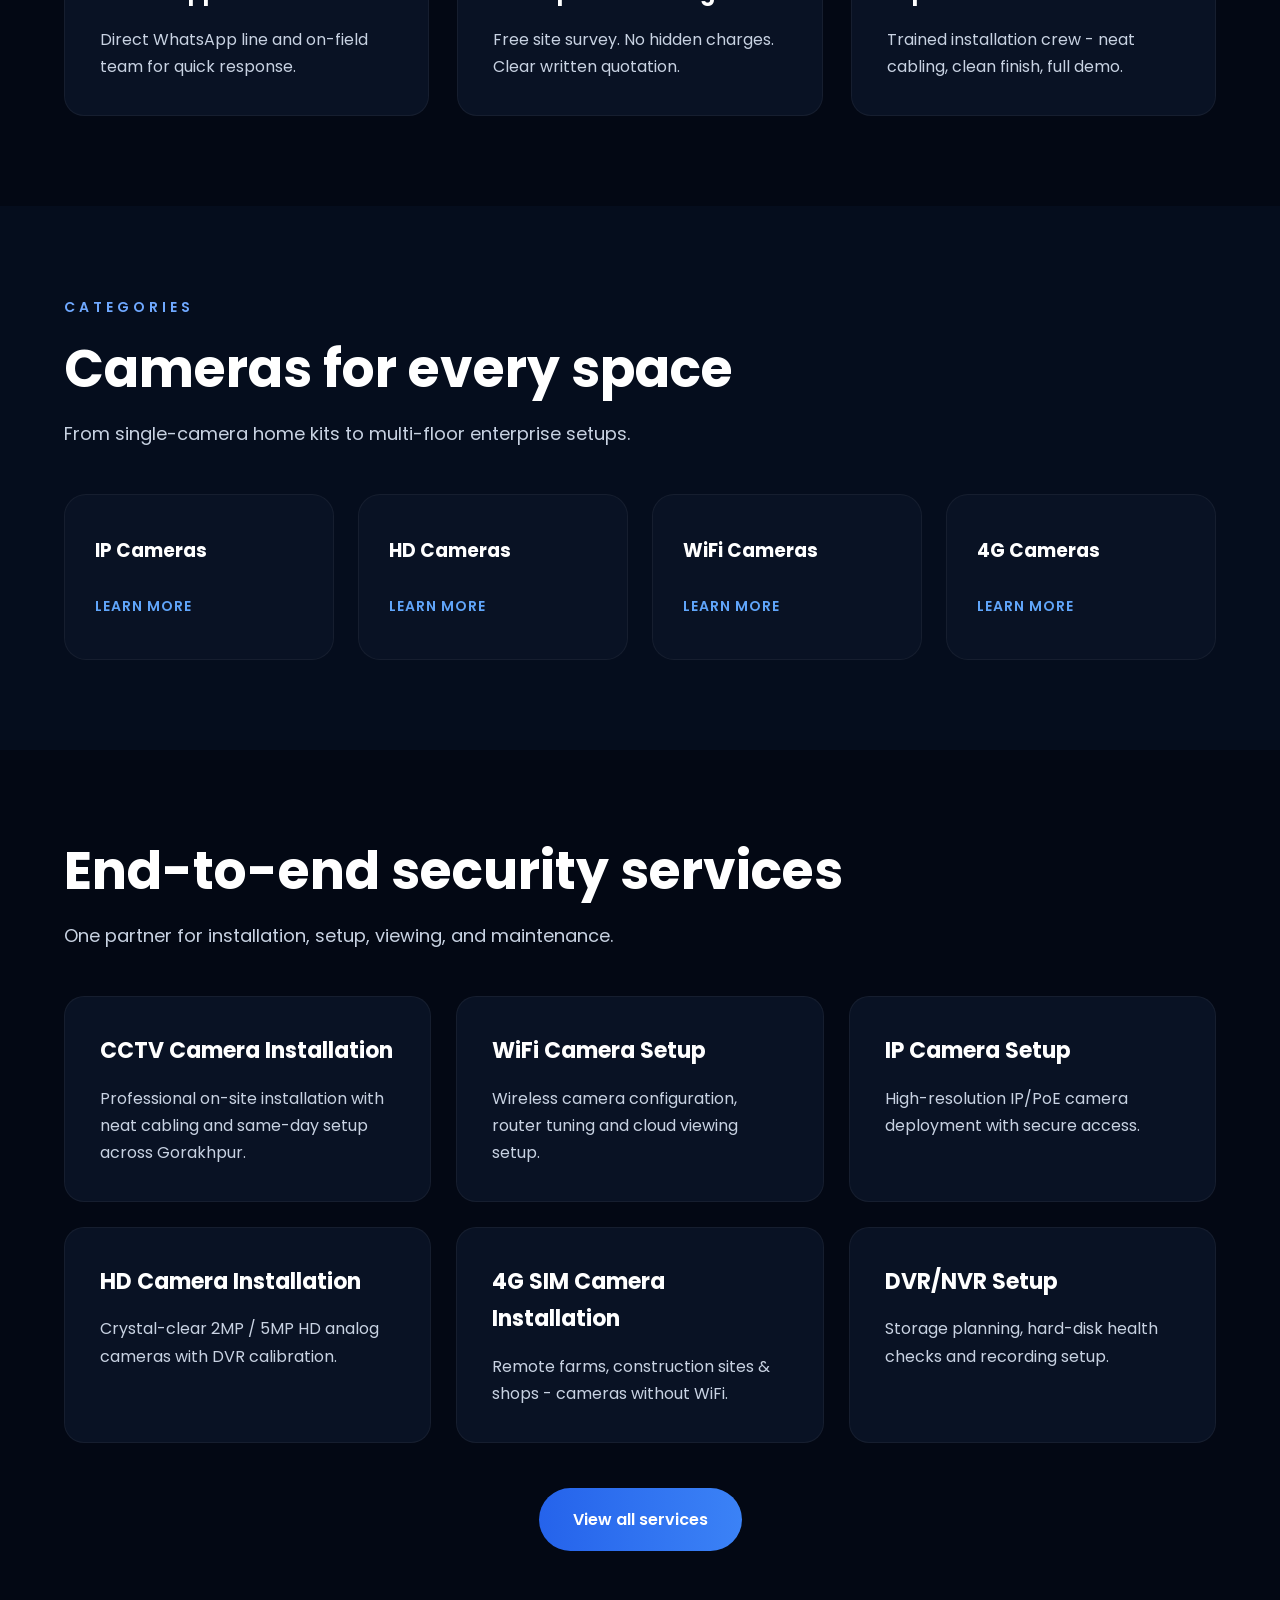
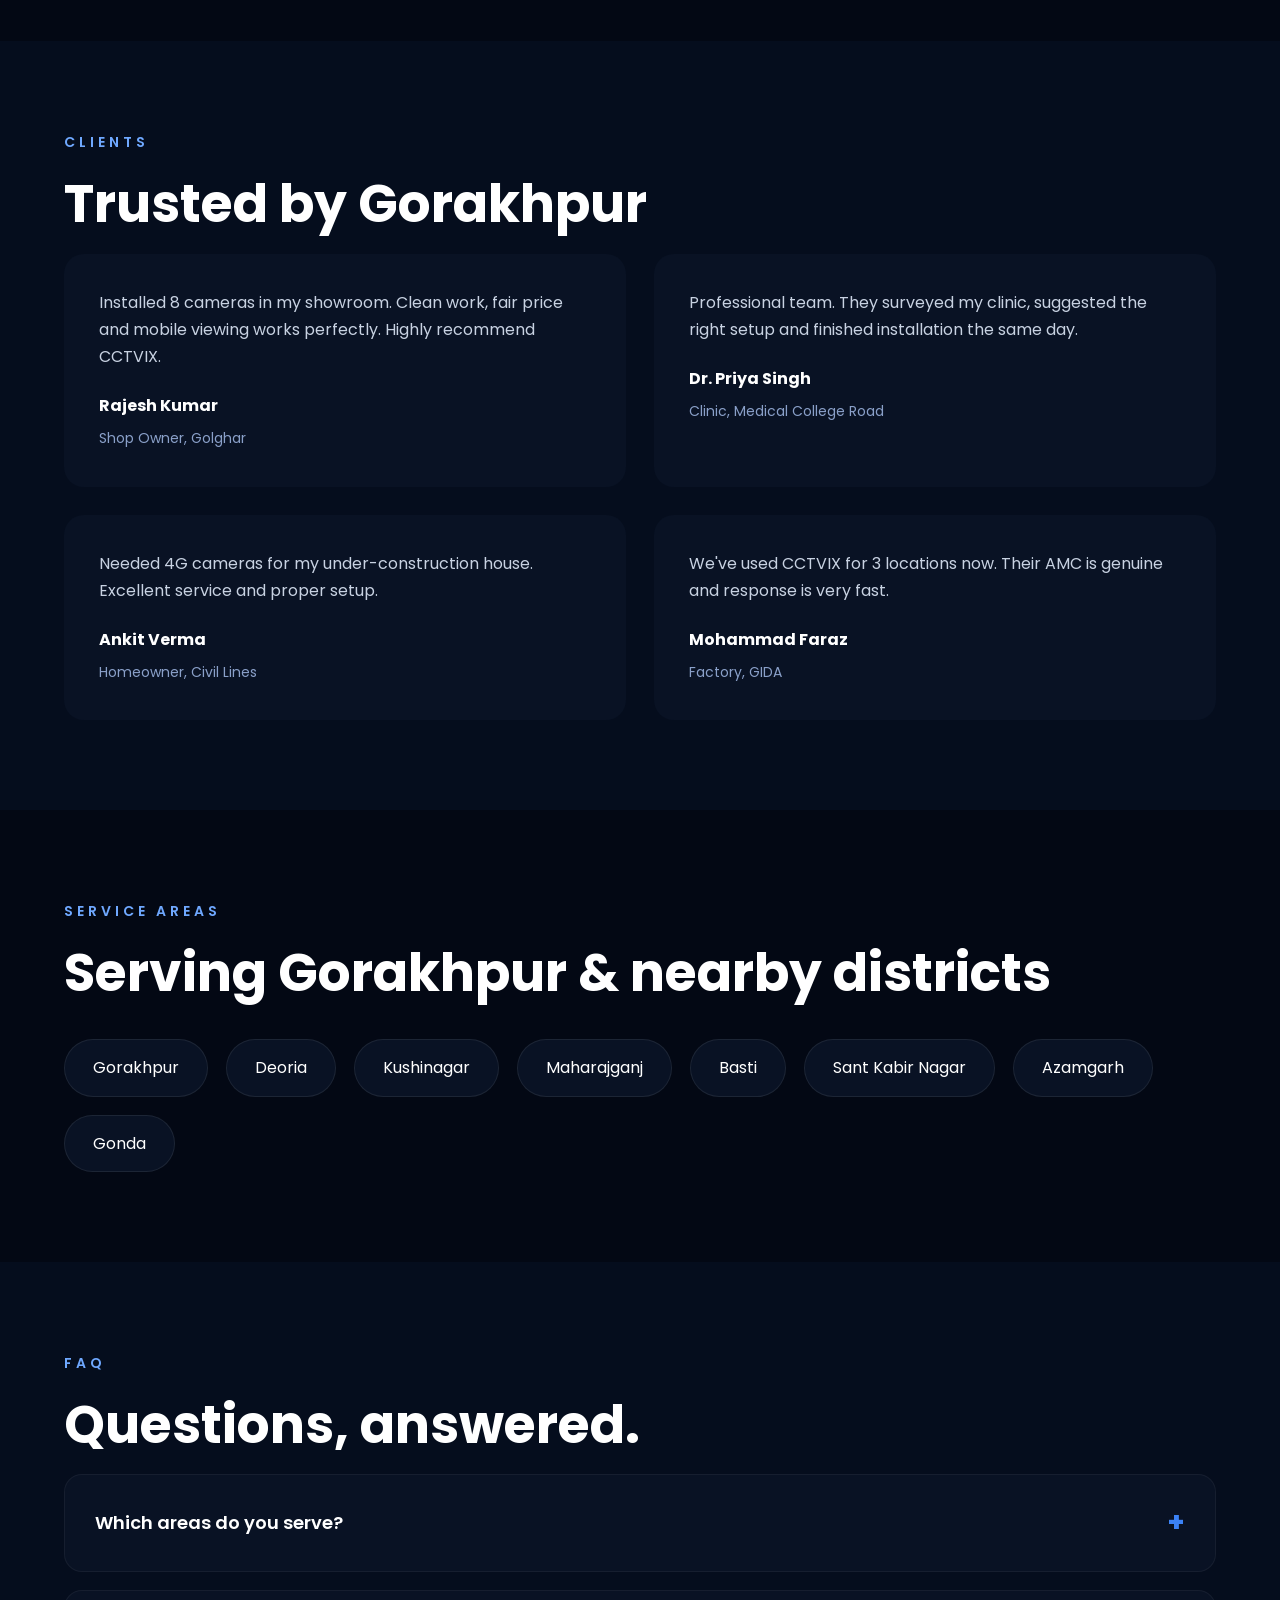
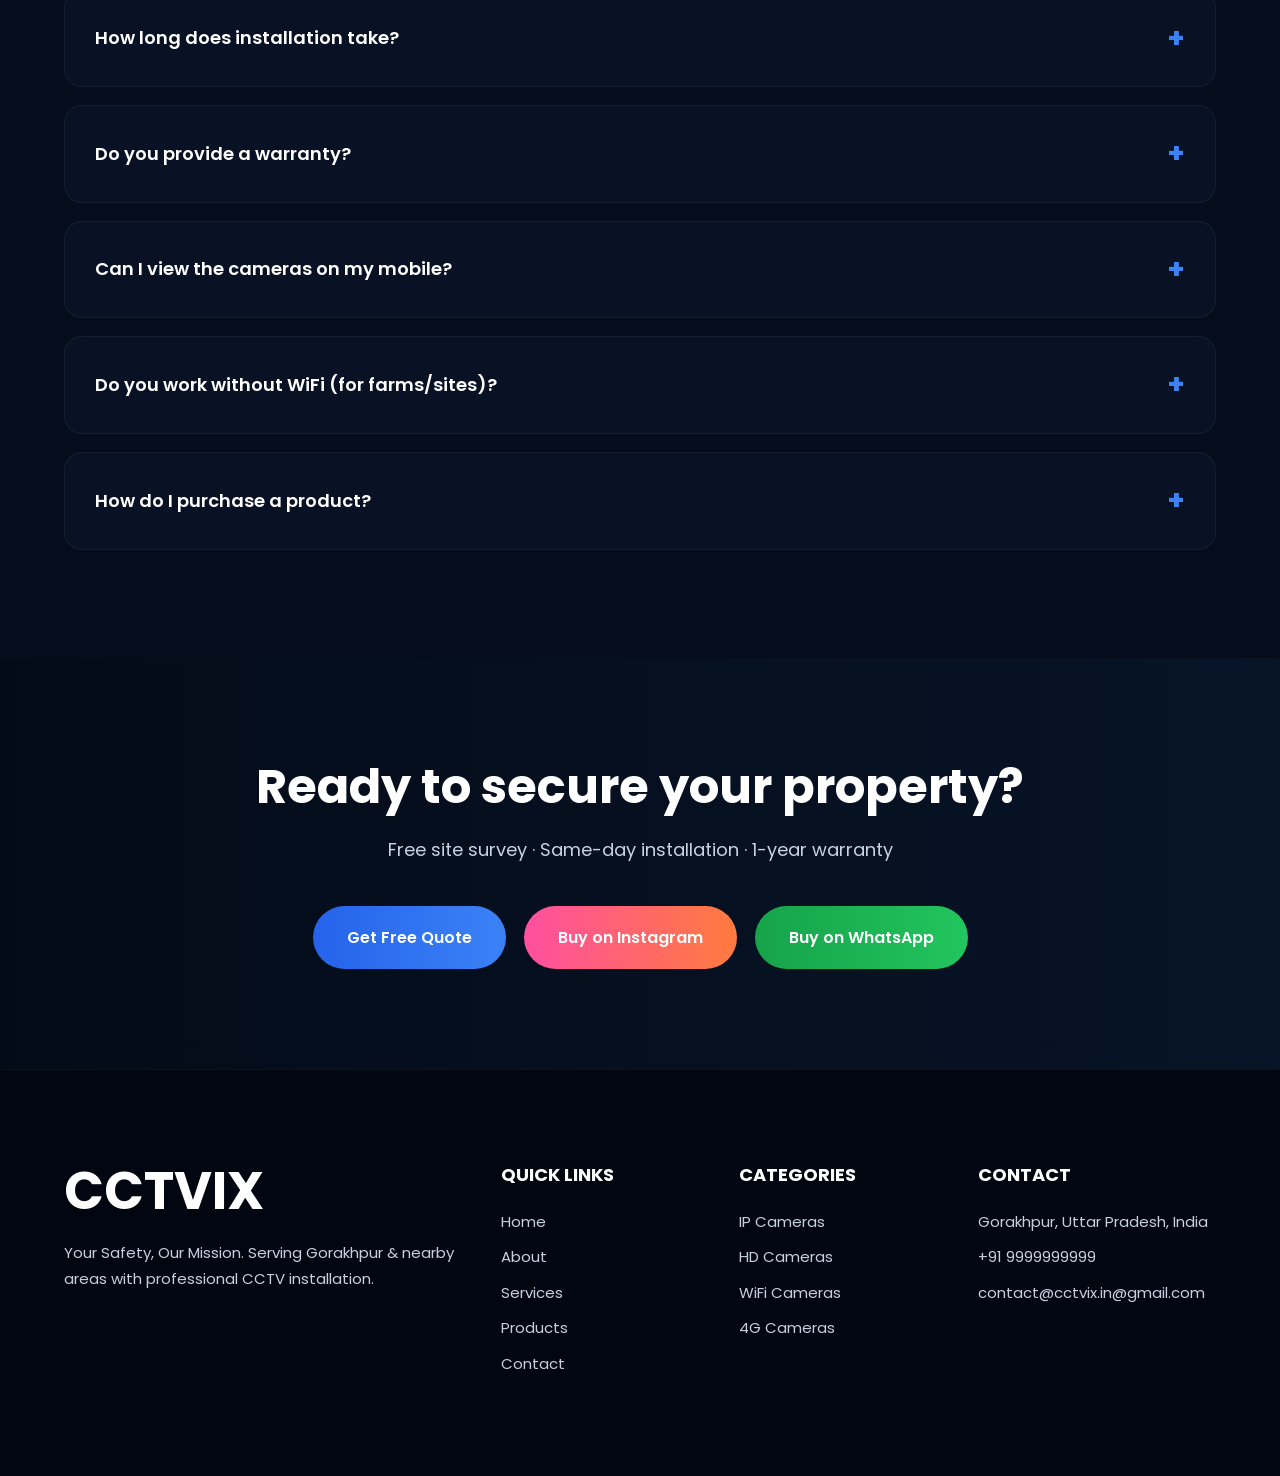
==== commit e7d9fbed: "Update index.html" ====
--- a/index.html
+++ b/index.html
@@ -73,7 +73,7 @@
                 Get Free Quote
             </a>
 
-            <a href="https://wa.me/919999999999" class="btn-primary">
+            <a href="https://wa.me/919999999999" class="btn-outline">
                 Buy on WhatsApp
             </a>
 
